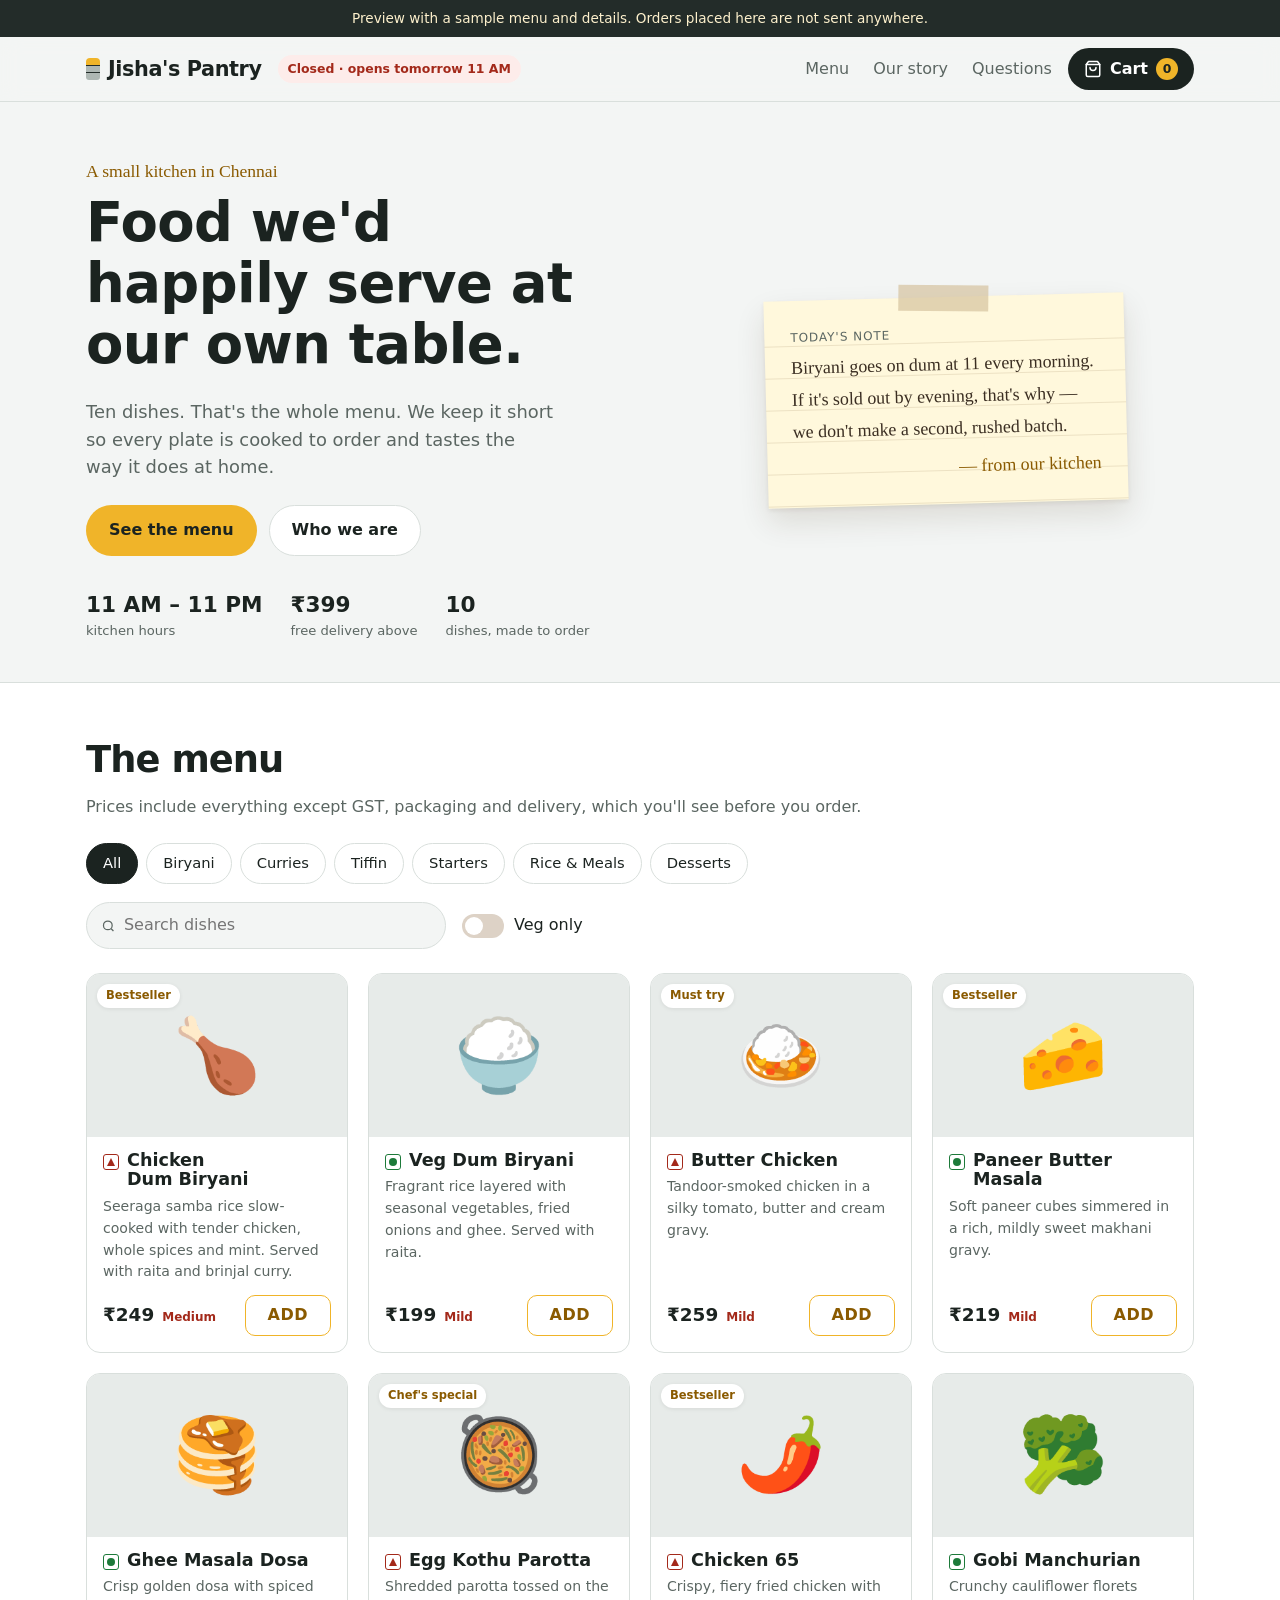
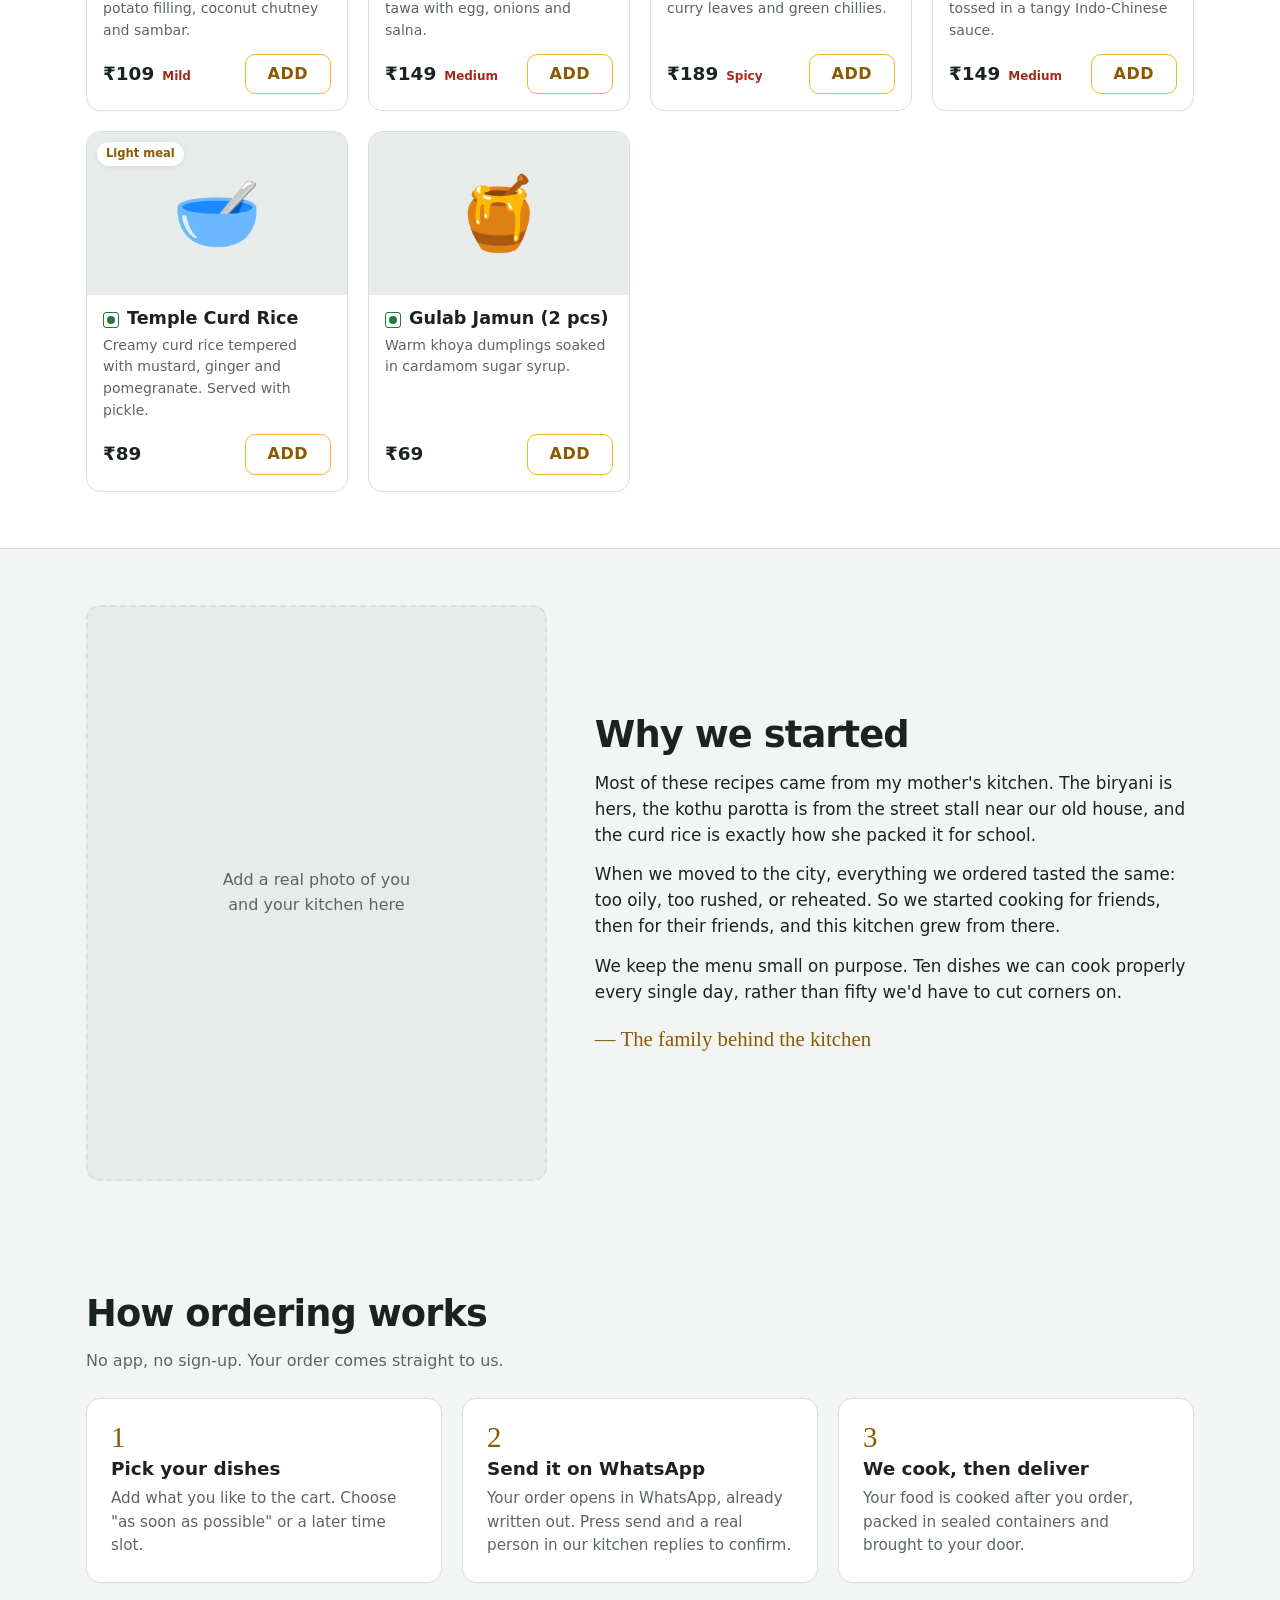
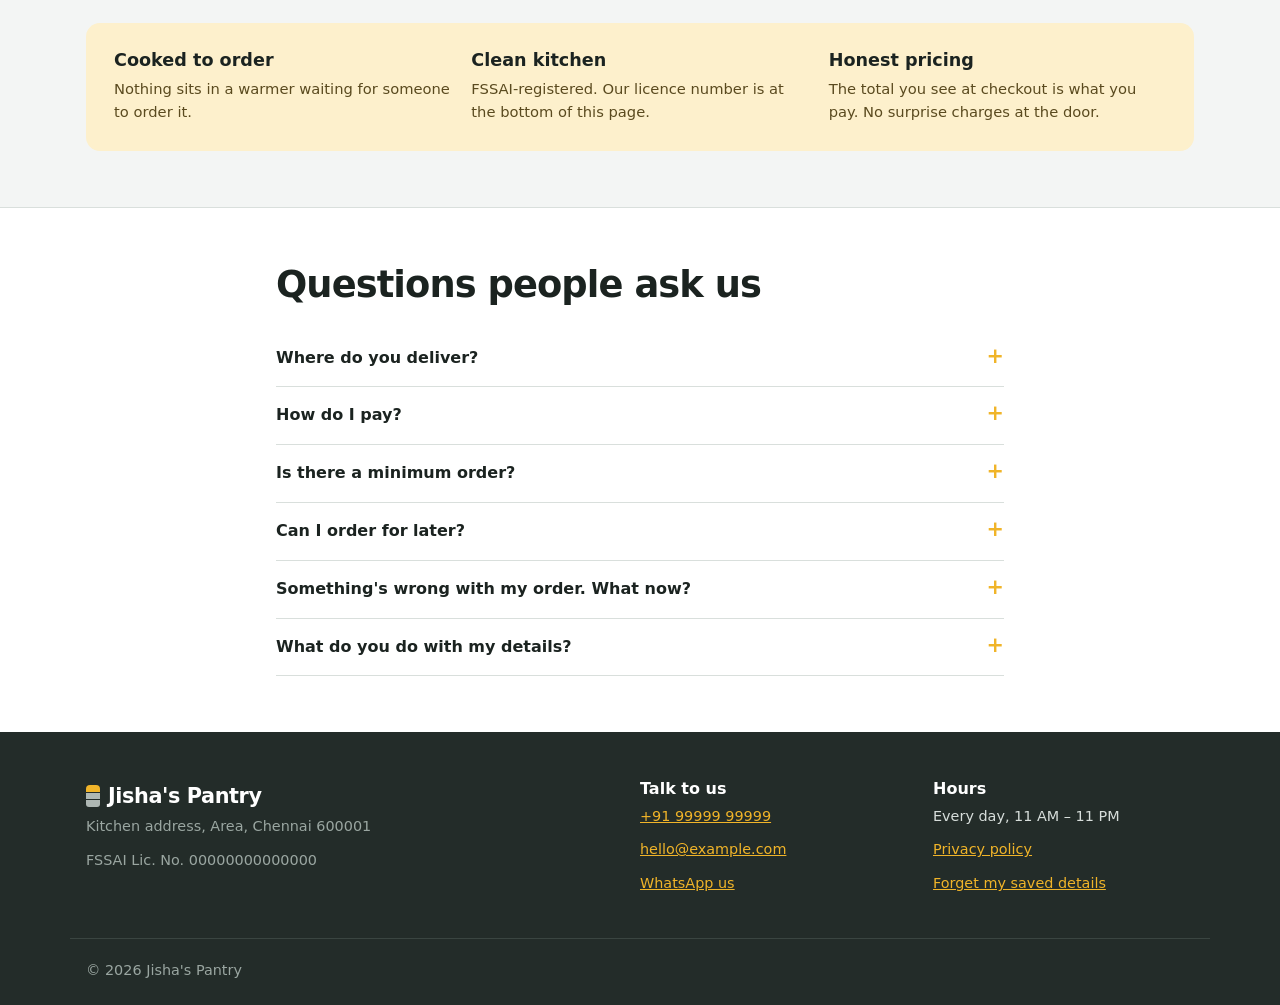
==== index.html @ 11a4fabb "Jisha's Pantry website: first preview Menu, cart, WhatsApp checkout, privacy policy. Sample data, pr" ====
<!doctype html>
<html lang="en">
<head>
  <meta charset="utf-8" />
  <meta name="viewport" content="width=device-width, initial-scale=1" />
  <!-- Only this site's own files may load. No trackers, ads or third-party scripts. -->
  <meta http-equiv="Content-Security-Policy" content="default-src 'self'; script-src 'self'; style-src 'self'; img-src 'self' data:; font-src 'self'; connect-src 'self'; object-src 'none'; base-uri 'none'; form-action 'self'" />
  <meta name="referrer" content="no-referrer" />
  <title>Jisha's Pantry — Order Online</title>
  <meta name="description" content="A small cloud kitchen cooking ten dishes, made to order. Biryani, curries, dosa and more, delivered in Chennai." />
  <meta name="theme-color" content="#232c29" />
  <link rel="icon" href="data:image/svg+xml,%3Csvg xmlns='http://www.w3.org/2000/svg' viewBox='0 0 100 100'%3E%3Ctext y='.9em' font-size='90'%3E🍛%3C/text%3E%3C/svg%3E" />
  <link rel="stylesheet" href="css/styles.css" />
</head>
<body>
  <a href="#menu" class="skip">Skip to menu</a>
  <div class="preview-banner" id="previewBanner" hidden>Preview with a sample menu and details. Orders placed here are not sent anywhere.</div>

  <header class="site-header">
    <div class="container header-inner">
      <a href="#top" class="logo"><span data-brand></span></a>
      <span class="status-pill" id="statusPill"></span>
      <nav class="nav" aria-label="Main">
        <a href="#menu">Menu</a>
        <a href="#story">Our story</a>
        <a href="#faq">Questions</a>
      </nav>
      <button class="cart-btn" id="openCart" aria-label="Open cart">
        <svg width="18" height="18" viewBox="0 0 24 24" fill="none" stroke="currentColor" stroke-width="2" stroke-linecap="round" stroke-linejoin="round" aria-hidden="true"><path d="M6 2 3 6v14a2 2 0 0 0 2 2h14a2 2 0 0 0 2-2V6l-3-4Z"/><path d="M3 6h18"/><path d="M16 10a4 4 0 0 1-8 0"/></svg>
        <span>Cart</span>
        <span class="cart-count" id="cartCount">0</span>
      </button>
    </div>
  </header>

  <main id="top">
    <section class="hero">
      <div class="container hero-inner">
        <div class="hero-copy">
          <p class="eyebrow">A small kitchen in <span data-city></span></p>
          <h1>Food we'd happily serve at our own table.</h1>
          <p class="lead">Ten dishes. That's the whole menu. We keep it short so every plate is cooked to order and tastes the way it does at home.</p>
          <div class="hero-cta">
            <a href="#menu" class="btn btn-primary">See the menu</a>
            <a href="#story" class="btn btn-ghost">Who we are</a>
          </div>
          <ul class="hero-facts">
            <li><strong id="factHours"></strong><span>kitchen hours</span></li>
            <li><strong id="factFree"></strong><span>free delivery above</span></li>
            <li><strong>10</strong><span>dishes, made to order</span></li>
          </ul>
        </div>
        <aside class="note" aria-label="Note from the kitchen">
          <p class="note-label">Today's note</p>
          <p class="note-text" id="kitchenNote"></p>
          <p class="note-sign" id="kitchenNoteSign"></p>
        </aside>
      </div>
    </section>

    <section class="menu-section" id="menu">
      <div class="container">
        <div class="section-head">
          <h2>The menu</h2>
          <p class="muted">Prices include everything except GST, packaging and delivery, which you'll see before you order.</p>
        </div>

        <div class="menu-tools">
          <div class="chips" id="categoryChips" role="tablist" aria-label="Categories"></div>
          <div class="tool-row">
            <label class="search">
              <svg width="16" height="16" viewBox="0 0 24 24" fill="none" stroke="currentColor" stroke-width="2" aria-hidden="true"><circle cx="11" cy="11" r="7"/><path d="m20 20-3.5-3.5"/></svg>
              <input type="search" id="searchInput" placeholder="Search dishes" aria-label="Search dishes" maxlength="40" />
            </label>
            <label class="toggle">
              <input type="checkbox" id="vegOnly" />
              <span class="toggle-track"><span class="toggle-thumb"></span></span>
              <span>Veg only</span>
            </label>
          </div>
        </div>

        <div class="menu-grid" id="menuGrid"></div>
        <p class="empty muted" id="menuEmpty" hidden>Nothing matches that. Try another search?</p>
      </div>
    </section>

    <section class="story" id="story">
      <div class="container story-inner">
        <figure class="story-photo">
          <!-- Replace with a real photo of you / your team in the kitchen: images/team.jpg -->
          <div class="photo-placeholder">Add a real photo of you<br />and your kitchen here</div>
        </figure>
        <div>
          <h2>Why we started</h2>
          <!-- SAMPLE TEXT for the preview. Replace with the owner's real story, in their own words, before going live. -->
          <p>Most of these recipes came from my mother's kitchen. The biryani is hers, the kothu parotta is from the street stall near our old house, and the curd rice is exactly how she packed it for school.</p>
          <p>When we moved to the city, everything we ordered tasted the same: too oily, too rushed, or reheated. So we started cooking for friends, then for their friends, and this kitchen grew from there.</p>
          <p>We keep the menu small on purpose. Ten dishes we can cook properly every single day, rather than fifty we'd have to cut corners on.</p>
          <p class="signature">— The family behind the kitchen</p>
        </div>
      </div>
    </section>

    <section class="how" id="how">
      <div class="container">
        <div class="section-head">
          <h2>How ordering works</h2>
          <p class="muted">No app, no sign-up. Your order comes straight to us.</p>
        </div>
        <ol class="steps">
          <li><h3>Pick your dishes</h3><p>Add what you like to the cart. Choose "as soon as possible" or a later time slot.</p></li>
          <li><h3>Send it on WhatsApp</h3><p>Your order opens in WhatsApp, already written out. Press send and a real person in our kitchen replies to confirm.</p></li>
          <li><h3>We cook, then deliver</h3><p>Your food is cooked after you order, packed in sealed containers and brought to your door.</p></li>
        </ol>

        <!-- Only keep promises you actually keep every day. -->
        <div class="promise">
          <div><h3>Cooked to order</h3><p>Nothing sits in a warmer waiting for someone to order it.</p></div>
          <div><h3>Clean kitchen</h3><p>FSSAI-registered. Our licence number is at the bottom of this page.</p></div>
          <div><h3>Honest pricing</h3><p>The total you see at checkout is what you pay. No surprise charges at the door.</p></div>
        </div>
      </div>
    </section>

    <section class="faq" id="faq">
      <div class="container narrow">
        <div class="section-head">
          <h2>Questions people ask us</h2>
        </div>
        <details><summary>Where do you deliver?</summary><p id="faqArea"></p></details>
        <details><summary>How do I pay?</summary><p>By UPI or cash when your food arrives. We never ask for card details, OTPs or passwords — if anyone claiming to be us does, it isn't us.</p></details>
        <details><summary>Is there a minimum order?</summary><p id="faqMin"></p></details>
        <details><summary>Can I order for later?</summary><p>Yes. At checkout, pick a time slot for later today or tomorrow.</p></details>
        <details><summary>Something's wrong with my order. What now?</summary><p>Message us on WhatsApp with a photo. If we got it wrong, we'll replace the dish or refund you — no long back-and-forth.</p></details>
        <details><summary>What do you do with my details?</summary><p>We use your name, number and address only to deliver your order. We don't sell or share them, and this website has no tracking. <a href="privacy.html">Read the privacy policy</a>.</p></details>
      </div>
    </section>
  </main>

  <footer class="site-footer">
    <div class="container footer-inner">
      <div>
        <a href="#top" class="logo"><span data-brand></span></a>
        <p class="muted small" id="footerAddress"></p>
        <p class="muted small" id="footerFssai"></p>
      </div>
      <div>
        <h4>Talk to us</h4>
        <p class="small"><a id="footerPhone"></a></p>
        <p class="small"><a id="footerEmail"></a></p>
        <p class="small"><a id="footerWhatsapp" target="_blank" rel="noopener noreferrer">WhatsApp us</a></p>
      </div>
      <div>
        <h4>Hours</h4>
        <p class="small" id="footerHours"></p>
        <p class="small"><a href="privacy.html">Privacy policy</a></p>
        <p class="small"><button type="button" class="link-btn" id="forgetMe">Forget my saved details</button></p>
      </div>
    </div>
    <div class="container small muted copyright">© <span id="year"></span> <span data-brand></span></div>
  </footer>

  <!-- Sticky cart bar (mobile) -->
  <button class="cart-bar" id="cartBar" hidden>
    <span id="cartBarCount"></span>
    <span class="cart-bar-cta">View cart <span id="cartBarTotal"></span> →</span>
  </button>

  <!-- Cart drawer -->
  <dialog class="drawer" id="cartDrawer" aria-labelledby="cartTitle">
    <div class="drawer-head">
      <h2 id="cartTitle">Your order</h2>
      <button class="icon-btn" data-close aria-label="Close cart">✕</button>
    </div>
    <div class="drawer-body" id="cartBody"></div>
    <div class="drawer-foot" id="cartFoot"></div>
  </dialog>

  <!-- Checkout -->
  <dialog class="modal" id="checkoutModal" aria-labelledby="checkoutTitle">
    <form id="checkoutForm" novalidate autocomplete="on">
      <div class="drawer-head">
        <h2 id="checkoutTitle">Where should we bring it?</h2>
        <button type="button" class="icon-btn" data-close aria-label="Close checkout">✕</button>
      </div>
      <div class="modal-body">
        <div class="field">
          <label for="fName">Your name</label>
          <input id="fName" name="name" autocomplete="name" required maxlength="60" />
        </div>
        <div class="field">
          <label for="fPhone">Mobile number</label>
          <input id="fPhone" name="phone" type="tel" inputmode="numeric" autocomplete="tel-national" placeholder="10-digit mobile" required pattern="[6-9][0-9]{9}" maxlength="10" />
        </div>
        <div class="field">
          <label for="fAddress">Delivery address</label>
          <textarea id="fAddress" name="address" rows="2" autocomplete="street-address" placeholder="Flat / house no., street, area" required maxlength="200"></textarea>
        </div>
        <div class="field-row">
          <div class="field">
            <label for="fPincode">Pincode</label>
            <input id="fPincode" name="pincode" inputmode="numeric" autocomplete="postal-code" maxlength="6" required pattern="[0-9]{6}" />
          </div>
          <div class="field">
            <label for="fLandmark">Landmark <span class="muted">(optional)</span></label>
            <input id="fLandmark" name="landmark" maxlength="60" />
          </div>
        </div>
        <div class="field">
          <label for="fSlot">When?</label>
          <select id="fSlot" name="slot" required></select>
        </div>
        <fieldset class="field">
          <legend>Payment</legend>
          <div class="radio-row" id="paymentOptions"></div>
        </fieldset>
        <div class="field">
          <label for="fNotes">Anything we should know? <span class="muted">(optional)</span></label>
          <input id="fNotes" name="notes" placeholder="e.g. less spicy, no onion, call on arrival" maxlength="140" />
        </div>
        <label class="check">
          <input type="checkbox" id="fRemember" />
          <span>Remember my details on this device for next time</span>
        </label>
        <p class="form-error" id="formError" role="alert"></p>
      </div>
      <div class="drawer-foot">
        <div class="bill-line total"><span>To pay</span><span id="checkoutTotal"></span></div>
        <button type="submit" class="btn btn-primary btn-block">Send order on WhatsApp</button>
        <p class="tiny muted center">Your order opens in WhatsApp, ready to send. Your details go only to us. <a href="privacy.html" target="_blank">Privacy</a></p>
      </div>
    </form>
  </dialog>

  <!-- Order handed to WhatsApp -->
  <dialog class="modal" id="successModal" aria-labelledby="successTitle">
    <div class="success">
      <h2 id="successTitle">Almost done — just press send</h2>
      <p id="successText">Your order <strong id="successId"></strong> is written out in WhatsApp. Press <strong>send</strong> and we'll reply to confirm it.</p>
      <p class="small muted" id="successHelp">WhatsApp didn't open? <a id="successLink" target="_blank" rel="noopener noreferrer">Tap here to open it again</a>.</p>
      <pre class="order-preview" id="orderPreview" hidden></pre>
      <button class="btn btn-primary" data-close>Okay</button>
    </div>
  </dialog>

  <div class="toast" id="toast" role="status" aria-live="polite"></div>

  <script src="js/config.js"></script>
  <script src="js/menu.js"></script>
  <script src="js/app.js"></script>
</body>
</html>
---- css/styles.css ----
/* System fonts only: nothing is fetched from Google or any other third party. */
/* Palette: stainless-steel tiffin greys + turmeric yellow. */
:root {
  --bg: #f3f5f4;
  --surface: #ffffff;
  --surface-2: #e7ebe9;
  --text: #1b2320;
  --muted: #5b6662;
  --line: #d9dfdc;
  --primary: #f0b429;
  --on-primary: #1b2320;
  --primary-dark: #8a5a00;
  --primary-soft: #fdf0cc;
  --steel-dark: #232c29;
  --steel-dark-fg: #d7dedb;
  --veg: #1d7a3a;
  --nonveg: #a3291a;
  --radius: 14px;
  --radius-sm: 8px;
  --shadow: 0 1px 2px rgba(60, 30, 10, 0.06), 0 8px 24px rgba(60, 30, 10, 0.07);
  --font-body: system-ui, -apple-system, "Segoe UI", Roboto, "Noto Sans", sans-serif;
  --font-head: "Segoe UI", system-ui, -apple-system, Roboto, "Noto Sans", sans-serif;
  --font-hand: "Segoe Print", "Bradley Hand", "Marker Felt", "Comic Neue", cursive;
}

* { box-sizing: border-box; }
html { scroll-behavior: smooth; scroll-padding-top: 76px; }
body {
  margin: 0;
  background: var(--bg);
  color: var(--text);
  font-family: var(--font-body);
  font-size: 16px;
  line-height: 1.55;
  -webkit-font-smoothing: antialiased;
}
h1, h2, h3, h4 { font-family: var(--font-head); line-height: 1.12; margin: 0 0 0.4em; text-wrap: balance; }
h1, h2 { font-weight: 800 !important; letter-spacing: -0.025em; }
p { margin: 0 0 0.8em; }
a { color: var(--primary-dark); }
img { max-width: 100%; display: block; }
button { font: inherit; color: inherit; cursor: pointer; }
input, select, textarea { font: inherit; color: inherit; }

.skip { position: absolute; left: -9999px; top: 8px; background: var(--text); color: #fff; padding: 8px 14px; border-radius: 8px; z-index: 100; }
.skip:focus { left: 8px; }
.link-btn { border: 0; background: none; padding: 0; color: var(--primary); text-decoration: underline; font-size: inherit; }
:focus-visible { outline: 2px solid var(--primary); outline-offset: 2px; }

.container { width: 100%; max-width: 1140px; margin: 0 auto; padding: 0 16px; }
.narrow { max-width: 760px; }
.muted { color: var(--muted); }
.small { font-size: 0.9rem; }
.tiny { font-size: 0.78rem; }
.center { text-align: center; }

/* Buttons */
.btn {
  display: inline-flex; align-items: center; justify-content: center; gap: 8px;
  padding: 12px 22px; border-radius: 999px; border: 1.5px solid transparent;
  font-weight: 600; text-decoration: none; transition: background 0.15s, transform 0.1s;
}
.btn:active { transform: scale(0.98); }
.btn-primary { background: var(--primary); color: var(--on-primary); }
.btn-primary:hover { background: #e2a412; }
.btn-primary:disabled { background: var(--surface-2); color: var(--muted); cursor: not-allowed; }
.btn-ghost { border-color: var(--line); color: var(--text); background: var(--surface); }
.btn-ghost:hover { border-color: var(--primary); }
.btn-block { width: 100%; }
.icon-btn {
  width: 36px; height: 36px; border-radius: 50%; border: 0; background: var(--surface-2);
  display: grid; place-items: center; font-size: 15px;
}

/* Header */
.site-header {
  position: sticky; top: 0; z-index: 20;
  background: rgba(243, 245, 244, 0.92); backdrop-filter: blur(10px);
  border-bottom: 1px solid var(--line);
}
.header-inner { display: flex; align-items: center; gap: 16px; height: 64px; }
.logo {
  display: inline-flex; align-items: center; gap: 8px;
  font-family: var(--font-head); font-weight: 800; font-size: 1.3rem; letter-spacing: -0.02em;
  color: var(--text); text-decoration: none;
}
.logo::before {
  content: ""; width: 14px; height: 22px; border-radius: 4px 4px 3px 3px;
  background: linear-gradient(var(--primary) 0 30%, var(--steel-dark) 30% 36%, #aeb7b3 36% 64%, var(--steel-dark) 64% 70%, #aeb7b3 70%);
}
.status-pill {
  font-size: 0.78rem; font-weight: 600; padding: 4px 10px; border-radius: 999px;
  background: #e7f6ec; color: var(--veg); white-space: nowrap;
}
.status-pill.closed { background: #fdecea; color: var(--nonveg); }
.nav { margin-left: auto; display: flex; gap: 24px; }
.nav a { color: var(--muted); text-decoration: none; font-weight: 500; }
.nav a:hover { color: var(--text); }
.cart-btn {
  display: inline-flex; align-items: center; gap: 8px;
  padding: 9px 16px; border-radius: 999px; border: 0;
  background: var(--text); color: #fff; font-weight: 600;
}
.cart-count {
  min-width: 22px; height: 22px; padding: 0 6px; border-radius: 999px; color: var(--on-primary);
  background: var(--primary); font-size: 0.78rem; display: grid; place-items: center;
}

/* Hero */
.hero { padding: 56px 0 40px; overflow: hidden; }
.hero-inner { display: grid; grid-template-columns: 1.15fr 1fr; gap: 40px; align-items: center; }
.eyebrow { font-family: var(--font-hand); font-size: 1.1rem; color: var(--primary-dark); margin: 0; }
.hero h1 { font-size: clamp(2.1rem, 4.8vw, 3.4rem); font-weight: 700; letter-spacing: -0.01em; margin-top: 8px; max-width: 14ch; }
.lead { font-size: 1.12rem; color: var(--muted); max-width: 470px; }
.hero-cta { display: flex; gap: 12px; margin: 24px 0 32px; flex-wrap: wrap; }
.hero-facts { list-style: none; padding: 0; margin: 0; display: flex; gap: 28px; flex-wrap: wrap; }
.hero-facts li { display: flex; flex-direction: column; }
.hero-facts strong { font-family: var(--font-head); font-size: 1.35rem; }
.hero-facts span { font-size: 0.82rem; color: var(--muted); }
/* Handwritten note pinned to the page */
.note {
  justify-self: center; max-width: 360px; width: 100%;
  background: #fff8dc; padding: 28px 26px 22px; transform: rotate(-1.5deg);
  box-shadow: 0 2px 4px rgba(60, 40, 10, 0.08), 0 14px 30px rgba(60, 40, 10, 0.12);
  position: relative;
  background-image: repeating-linear-gradient(transparent 0 31px, rgba(150, 120, 80, 0.18) 31px 32px);
  background-position: 0 14px;
}
.note::before {
  content: ""; position: absolute; top: -12px; left: 50%; width: 90px; height: 26px; margin-left: -45px;
  background: rgba(214, 196, 160, 0.7); transform: rotate(2deg);
}
.note-label { font-size: 0.75rem; text-transform: uppercase; letter-spacing: 0.08em; color: var(--muted); margin-bottom: 4px; }
.note-text, .note-sign { font-family: var(--font-hand); font-size: 1.12rem; line-height: 32px; color: #3b2e22; margin: 0; }
.note-sign { text-align: right; margin-top: 6px; color: var(--primary-dark); }
@media (prefers-reduced-motion: reduce) { html { scroll-behavior: auto; } }

/* Sections */
section { padding: 56px 0; }
.section-head { margin-bottom: 24px; }
.section-head h2 { font-size: clamp(1.7rem, 3.4vw, 2.3rem); font-weight: 700; }

/* Our story */
.story-inner { display: grid; grid-template-columns: 1fr 1.3fr; gap: 48px; align-items: center; }
.story h2 { font-size: clamp(1.7rem, 3.4vw, 2.3rem); }
.story p { font-size: 1.05rem; }
.story-photo { margin: 0; }
.story-photo img { border-radius: var(--radius); aspect-ratio: 4 / 5; object-fit: cover; width: 100%; }
.photo-placeholder {
  aspect-ratio: 4 / 5; border-radius: var(--radius); border: 2px dashed var(--line); background: var(--surface-2);
  display: grid; place-items: center; text-align: center; color: var(--muted); padding: 24px;
}
.signature { font-family: var(--font-hand); font-size: 1.3rem !important; color: var(--primary-dark); margin-top: 18px; }

/* Menu tools */
.menu-section { background: var(--surface); border-top: 1px solid var(--line); border-bottom: 1px solid var(--line); }
.menu-tools { display: flex; flex-direction: column; gap: 14px; margin-bottom: 24px; }
.chips { display: flex; gap: 8px; overflow-x: auto; padding-bottom: 4px; scrollbar-width: none; }
.chips::-webkit-scrollbar { display: none; }
.chip {
  flex: none; padding: 8px 16px; border-radius: 999px; border: 1.5px solid var(--line);
  background: var(--surface); font-weight: 500; font-size: 0.92rem; white-space: nowrap;
}
.chip[aria-selected="true"] { background: var(--text); border-color: var(--text); color: #fff; }
.tool-row { display: flex; gap: 16px; align-items: center; flex-wrap: wrap; }
.search {
  flex: 1; min-width: 200px; max-width: 360px; display: flex; align-items: center; gap: 8px;
  padding: 0 14px; border: 1.5px solid var(--line); border-radius: 999px; background: var(--bg); color: var(--muted);
}
.search input { border: 0; outline: 0; background: transparent; padding: 10px 0; width: 100%; color: var(--text); }
.search:focus-within { border-color: var(--primary); }
.toggle { display: inline-flex; align-items: center; gap: 10px; font-weight: 500; cursor: pointer; user-select: none; }
.toggle input { position: absolute; opacity: 0; pointer-events: none; }
.toggle-track { width: 42px; height: 24px; border-radius: 999px; background: #ddd2c6; position: relative; transition: background 0.15s; }
.toggle-thumb { position: absolute; top: 3px; left: 3px; width: 18px; height: 18px; border-radius: 50%; background: #fff; transition: transform 0.15s; }
.toggle input:checked + .toggle-track { background: var(--veg); }
.toggle input:checked + .toggle-track .toggle-thumb { transform: translateX(18px); }
.toggle input:focus-visible + .toggle-track { outline: 2px solid var(--primary); outline-offset: 2px; }

/* Menu grid */
.menu-grid { display: grid; grid-template-columns: repeat(auto-fill, minmax(260px, 1fr)); gap: 20px; }
.dish {
  display: flex; flex-direction: column; background: var(--surface); border: 1px solid var(--line);
  border-radius: var(--radius); overflow: hidden; transition: box-shadow 0.2s, transform 0.2s;
}
.dish:hover { box-shadow: var(--shadow); transform: translateY(-2px); }
.dish.sold-out { opacity: 0.6; }
.dish-media { aspect-ratio: 16 / 10; background: var(--surface-2); display: grid; place-items: center; position: relative; }
.dish-media img { width: 100%; height: 100%; object-fit: cover; }
.dish-emoji { font-size: 72px; }
.dish-tag {
  position: absolute; top: 10px; left: 10px; background: var(--surface); color: var(--primary-dark);
  font-size: 0.72rem; font-weight: 700; padding: 3px 9px; border-radius: 999px; box-shadow: 0 1px 4px rgba(0,0,0,0.08);
}
.dish-body { padding: 14px 16px 16px; display: flex; flex-direction: column; flex: 1; }
.dish-title { display: flex; align-items: flex-start; gap: 8px; }
.dish-title h3 { font-size: 1.1rem; margin: 0; }
.dish-desc { font-size: 0.88rem; color: var(--muted); margin: 6px 0 12px; flex: 1; }
.dish-meta { display: flex; align-items: center; justify-content: space-between; gap: 8px; }
.price { font-family: var(--font-head); font-weight: 700; font-size: 1.15rem; }
.spice-label { font-size: 0.75rem; font-weight: 600; color: var(--nonveg); margin-left: 8px; }
body:has(dialog[open]) { overflow: hidden; }

/* FSSAI veg / non-veg marks */
.diet {
  flex: none; width: 16px; height: 16px; border: 1.5px solid currentColor; border-radius: 3px;
  display: inline-grid; place-items: center; margin-top: 3px;
}
.diet::after { content: ""; width: 8px; height: 8px; border-radius: 50%; background: currentColor; }
.diet.veg { color: var(--veg); }
.diet.nonveg { color: var(--nonveg); }
.diet.nonveg::after { border-radius: 0; width: 0; height: 0; background: none;
  border-left: 4.5px solid transparent; border-right: 4.5px solid transparent; border-bottom: 8px solid currentColor; }

/* Add / qty controls */
.add-btn {
  border: 1.5px solid var(--primary); background: var(--surface); color: var(--primary-dark);
  font-weight: 700; padding: 7px 22px; border-radius: 10px; letter-spacing: 0.03em;
}
.add-btn:hover { background: var(--primary-soft); }
.qty {
  display: inline-flex; align-items: center; border-radius: 10px; background: var(--primary); color: var(--on-primary); overflow: hidden;
}
.qty button { border: 0; background: transparent; color: var(--on-primary); width: 34px; height: 36px; font-size: 1.1rem; font-weight: 700; }
.qty button:hover { background: rgba(0,0,0,0.12); }
.qty span { min-width: 22px; text-align: center; font-weight: 700; }
.qty.sm button { width: 28px; height: 30px; font-size: 1rem; }
.sold-label { font-size: 0.85rem; font-weight: 600; color: var(--muted); }
.empty { text-align: center; padding: 40px 0; }

/* How it works */
.steps { list-style: none; padding: 0; margin: 0 0 40px; display: grid; grid-template-columns: repeat(3, 1fr); gap: 20px; counter-reset: step; }
.steps li { background: var(--surface); border: 1px solid var(--line); border-radius: var(--radius); padding: 24px; position: relative; }
.steps li::before {
  counter-increment: step; content: counter(step); display: block; margin-bottom: 8px;
  font-family: var(--font-hand); font-size: 1.8rem; line-height: 1; color: var(--primary-dark);
}
.steps h3 { font-size: 1.15rem; }
.steps p { color: var(--muted); margin: 0; font-size: 0.95rem; }
.promise { display: grid; grid-template-columns: repeat(3, 1fr); gap: 20px; background: var(--primary-soft); border-radius: var(--radius); padding: 28px; }
.promise h3 { font-size: 1.1rem; }
.promise p { margin: 0; color: #5a4a1f; font-size: 0.92rem; }

/* FAQ */
.faq { background: var(--surface); border-top: 1px solid var(--line); }
details { border-bottom: 1px solid var(--line); padding: 16px 0; }
summary { font-weight: 600; cursor: pointer; list-style: none; display: flex; justify-content: space-between; gap: 16px; }
summary::-webkit-details-marker { display: none; }
summary::after { content: "+"; font-size: 1.3rem; line-height: 1; color: var(--primary); }
details[open] summary::after { content: "–"; }
details p { margin: 10px 0 0; color: var(--muted); }

/* Legal pages */
.legal { padding-top: 40px; padding-bottom: 64px; }
.legal h1 { font-size: clamp(2rem, 4vw, 2.6rem); }
.legal h2 { font-size: 1.3rem; margin-top: 32px; }
.legal ul { padding-left: 20px; }
.legal li { margin-bottom: 4px; }
.link-btn.dark { color: var(--primary-dark); }

/* Footer */
.site-footer { background: var(--steel-dark); color: var(--steel-dark-fg); padding: 48px 0 24px; }
.site-footer .logo { color: #fff; }
.site-footer .muted { color: #9aa6a1; }
.site-footer a { color: var(--primary); }
.site-footer h4 { font-size: 1rem; color: #fff; }
.footer-inner { display: grid; grid-template-columns: 2fr 1fr 1fr; gap: 32px; }
.copyright { border-top: 1px solid #3a4541; margin-top: 32px; padding-top: 20px; }

/* Sticky cart bar (mobile) */
.cart-bar {
  position: fixed; left: 12px; right: 12px; bottom: 12px; z-index: 30;
  display: flex; justify-content: space-between; align-items: center;
  padding: 14px 18px; border: 0; border-radius: 14px; background: var(--veg); color: #fff;
  font-weight: 600; box-shadow: 0 10px 30px rgba(0,0,0,0.2);
}
.cart-bar[hidden] { display: none; }

/* Dialogs */
dialog { border: 0; padding: 0; color: var(--text); background: var(--surface); }
dialog::backdrop { background: rgba(27, 35, 32, 0.5); }
.drawer {
  margin: 0 0 0 auto; height: 100dvh; max-height: 100dvh; width: min(420px, 100vw);
  display: none; flex-direction: column;
}
.drawer[open] { display: flex; animation: slideIn 0.22s ease-out; }
@keyframes slideIn { from { transform: translateX(40px); opacity: 0; } }
.modal { width: min(520px, calc(100vw - 24px)); max-height: calc(100dvh - 24px); border-radius: var(--radius); }
.modal[open] { animation: pop 0.18s ease-out; }
@keyframes pop { from { transform: scale(0.97); opacity: 0; } }
.modal form { display: flex; flex-direction: column; max-height: calc(100dvh - 24px); }
.drawer-head { display: flex; justify-content: space-between; align-items: center; padding: 18px 20px; border-bottom: 1px solid var(--line); }
.drawer-head h2 { font-size: 1.3rem; margin: 0; }
.drawer-body, .modal-body { padding: 16px 20px; overflow-y: auto; flex: 1; }
.drawer-foot { padding: 16px 20px; border-top: 1px solid var(--line); background: var(--bg); }

.cart-item { display: flex; align-items: center; gap: 12px; padding: 12px 0; border-bottom: 1px dashed var(--line); }
.cart-item-info { flex: 1; min-width: 0; }
.cart-item-name { font-weight: 600; display: flex; gap: 8px; align-items: flex-start; }
.cart-item-name .diet { width: 14px; height: 14px; }
.cart-item-name .diet::after { width: 6px; height: 6px; }
.cart-item-price { font-size: 0.88rem; color: var(--muted); }
.cart-item-total { font-weight: 600; min-width: 60px; text-align: right; }
.cart-empty { text-align: center; padding: 48px 0; }
.cart-empty-emoji { font-size: 56px; }
.bill { margin: 0 0 14px; }
.bill-line { display: flex; justify-content: space-between; font-size: 0.92rem; padding: 3px 0; }
.bill-line.total { font-weight: 700; font-size: 1.05rem; border-top: 1px solid var(--line); margin-top: 6px; padding-top: 10px; }
.bill-line.total:first-child { border-top: 0; margin-top: 0; padding-top: 0; margin-bottom: 12px; }
.free { color: var(--veg); font-weight: 600; }
.notice { font-size: 0.85rem; padding: 10px 12px; border-radius: var(--radius-sm); background: var(--primary-soft); color: #6b4500; margin-bottom: 12px; }
.notice.ok { background: #e7f6ec; color: var(--veg); }

/* Form */
.field { display: flex; flex-direction: column; gap: 6px; margin-bottom: 14px; border: 0; padding: 0; min-width: 0; }
.field label, .field legend { font-weight: 600; font-size: 0.88rem; padding: 0; }
.field input, .field select, .field textarea {
  border: 1.5px solid var(--line); border-radius: var(--radius-sm); padding: 10px 12px; background: var(--surface); width: 100%;
}
.field input:focus, .field select:focus, .field textarea:focus { outline: 0; border-color: var(--primary); box-shadow: 0 0 0 3px var(--primary-soft); }
.field .invalid { border-color: var(--nonveg); }
.field-row { display: grid; grid-template-columns: 1fr 1fr; gap: 12px; }
.radio-row { display: flex; gap: 10px; flex-wrap: wrap; }
.radio-row label {
  flex: 1; display: flex; gap: 8px; align-items: center; font-weight: 500; font-size: 0.92rem;
  border: 1.5px solid var(--line); border-radius: var(--radius-sm); padding: 10px 12px; cursor: pointer;
}
.radio-row label:has(input:checked) { border-color: var(--primary); background: var(--primary-soft); }
.radio-row input { accent-color: var(--primary); }
.check { display: flex; gap: 10px; align-items: flex-start; font-size: 0.9rem; margin-bottom: 10px; cursor: pointer; }
.check input { margin-top: 4px; accent-color: var(--primary); }
.form-error { color: var(--nonveg); font-size: 0.88rem; font-weight: 500; min-height: 1em; margin: 0; }

.success { padding: 32px 24px; text-align: center; }
.order-preview {
  text-align: left; white-space: pre-wrap; font-size: 0.85rem; line-height: 1.5;
  background: #e7f6ec; border-radius: var(--radius-sm); padding: 14px 16px; margin: 0 0 18px;
  max-height: 45vh; overflow-y: auto; font-family: var(--font-body);
}
.preview-banner {
  background: var(--steel-dark); color: var(--primary-soft); text-align: center; font-size: 0.85rem; padding: 8px 16px;
}
.preview-banner[hidden] { display: none; }

/* Toast */
.toast {
  position: fixed; left: 50%; bottom: 84px; transform: translate(-50%, 20px); opacity: 0;
  background: var(--text); color: #fff; padding: 10px 18px; border-radius: 999px; font-size: 0.9rem; font-weight: 500;
  pointer-events: none; transition: opacity 0.2s, transform 0.2s; z-index: 50; white-space: nowrap;
}
.toast.show { opacity: 1; transform: translate(-50%, 0); }

/* Responsive */
@media (max-width: 860px) {
  .nav { display: none; }
  .cart-btn { margin-left: auto; }
  .hero { padding-top: 32px; }
  .hero-inner { grid-template-columns: 1fr; }
  .note { max-width: 340px; }
  .story-inner { grid-template-columns: 1fr; gap: 28px; }
  .story-photo { max-width: 360px; }
  .steps, .promise { grid-template-columns: 1fr; }
  .footer-inner { grid-template-columns: 1fr; }
  .site-footer { padding-bottom: 96px; }
}
@media (min-width: 861px) {
  .cart-bar { display: none !important; }
}
@media (max-width: 480px) {
  .cart-btn > span:not(.cart-count) { display: none; }
  .logo { font-size: 1.1rem; }
  .menu-grid { grid-template-columns: 1fr; }
  .modal { width: 100vw; max-width: 100vw; max-height: 100dvh; border-radius: 0; margin: 0; height: 100dvh; }
  .modal form { max-height: 100dvh; height: 100%; }
}
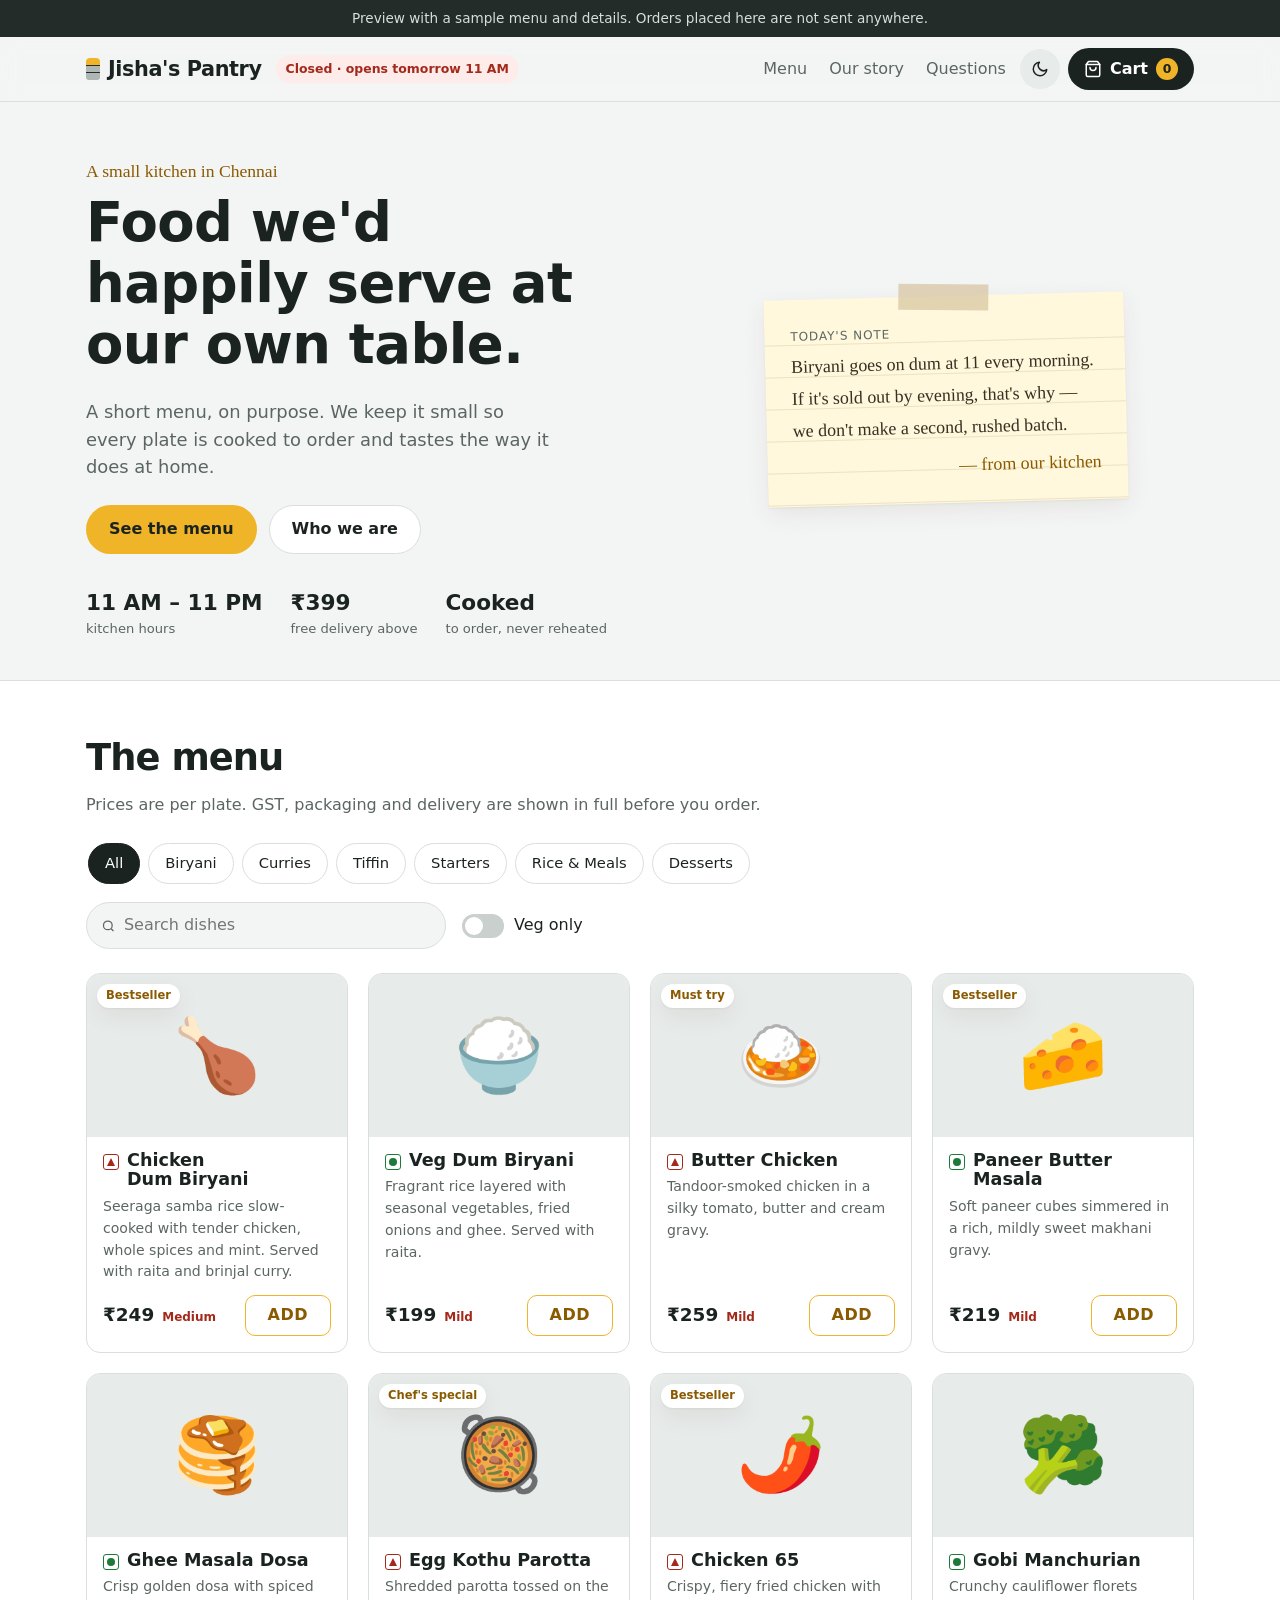
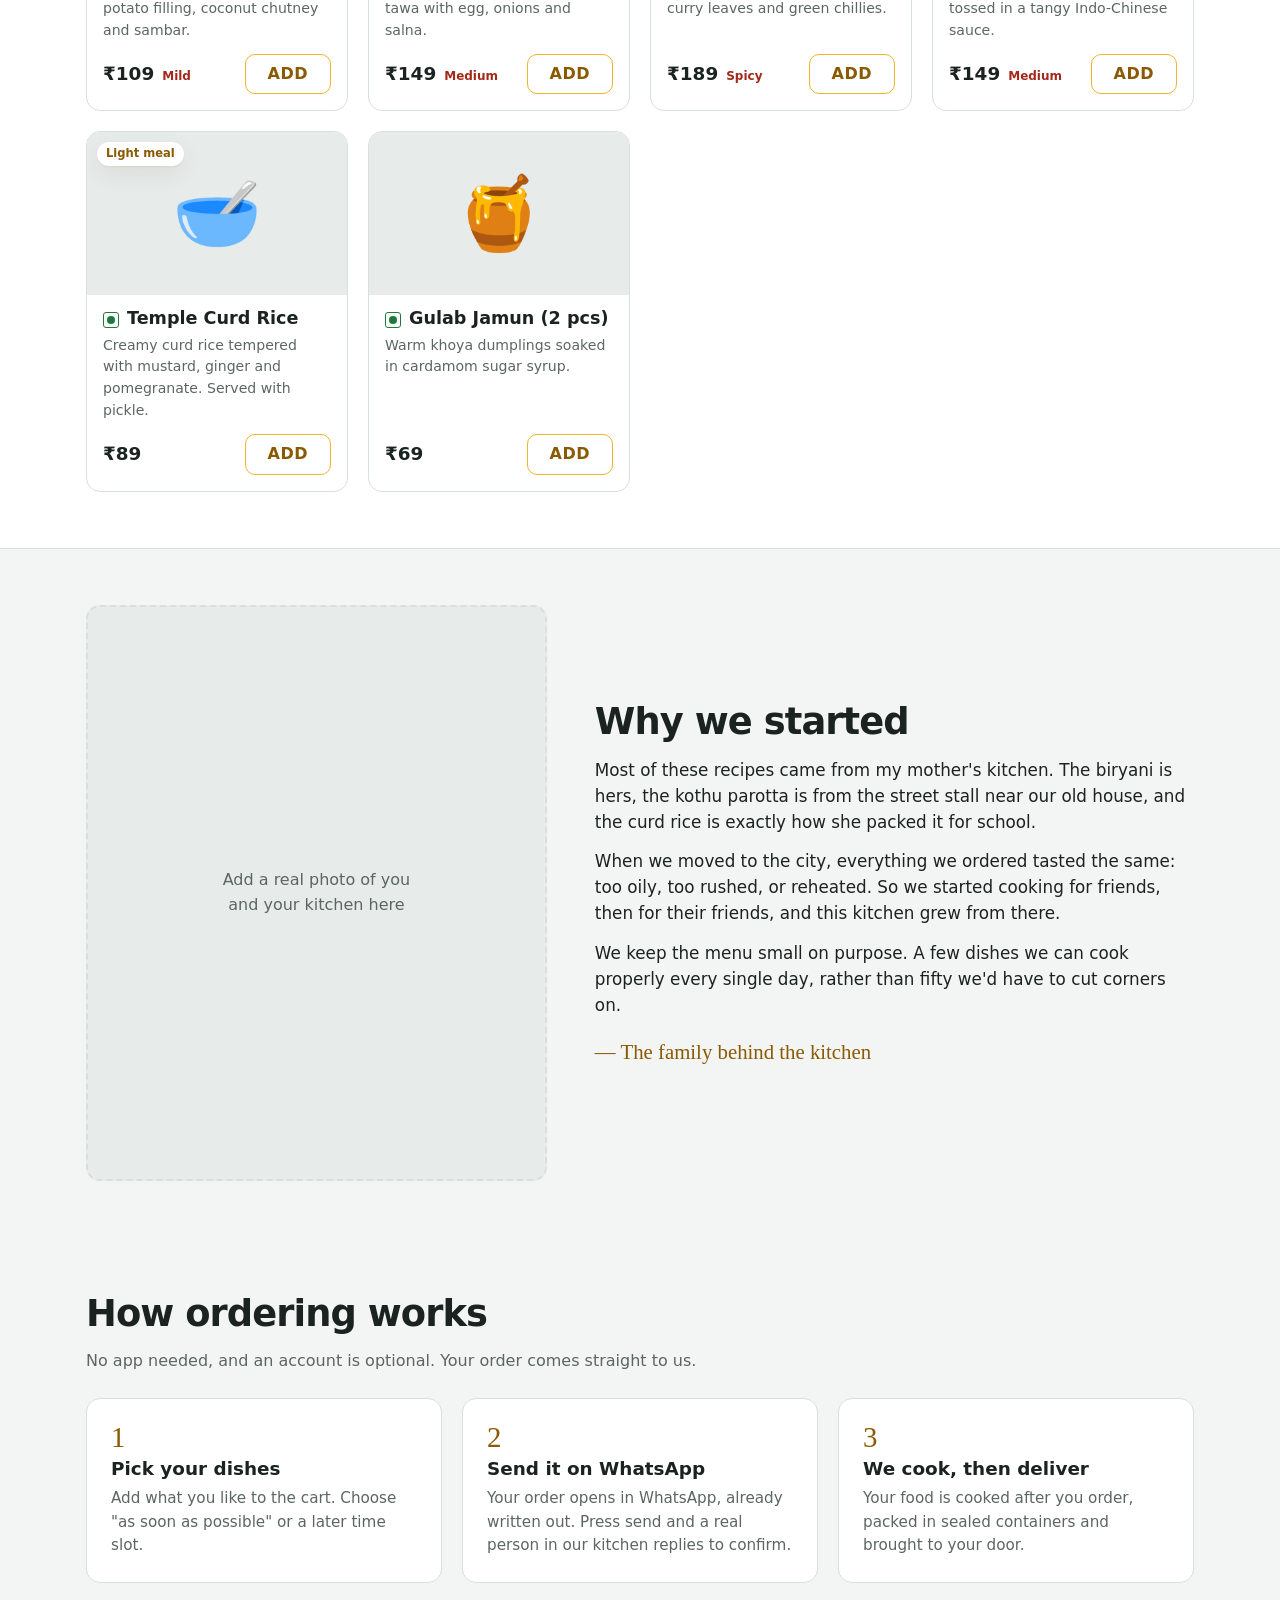
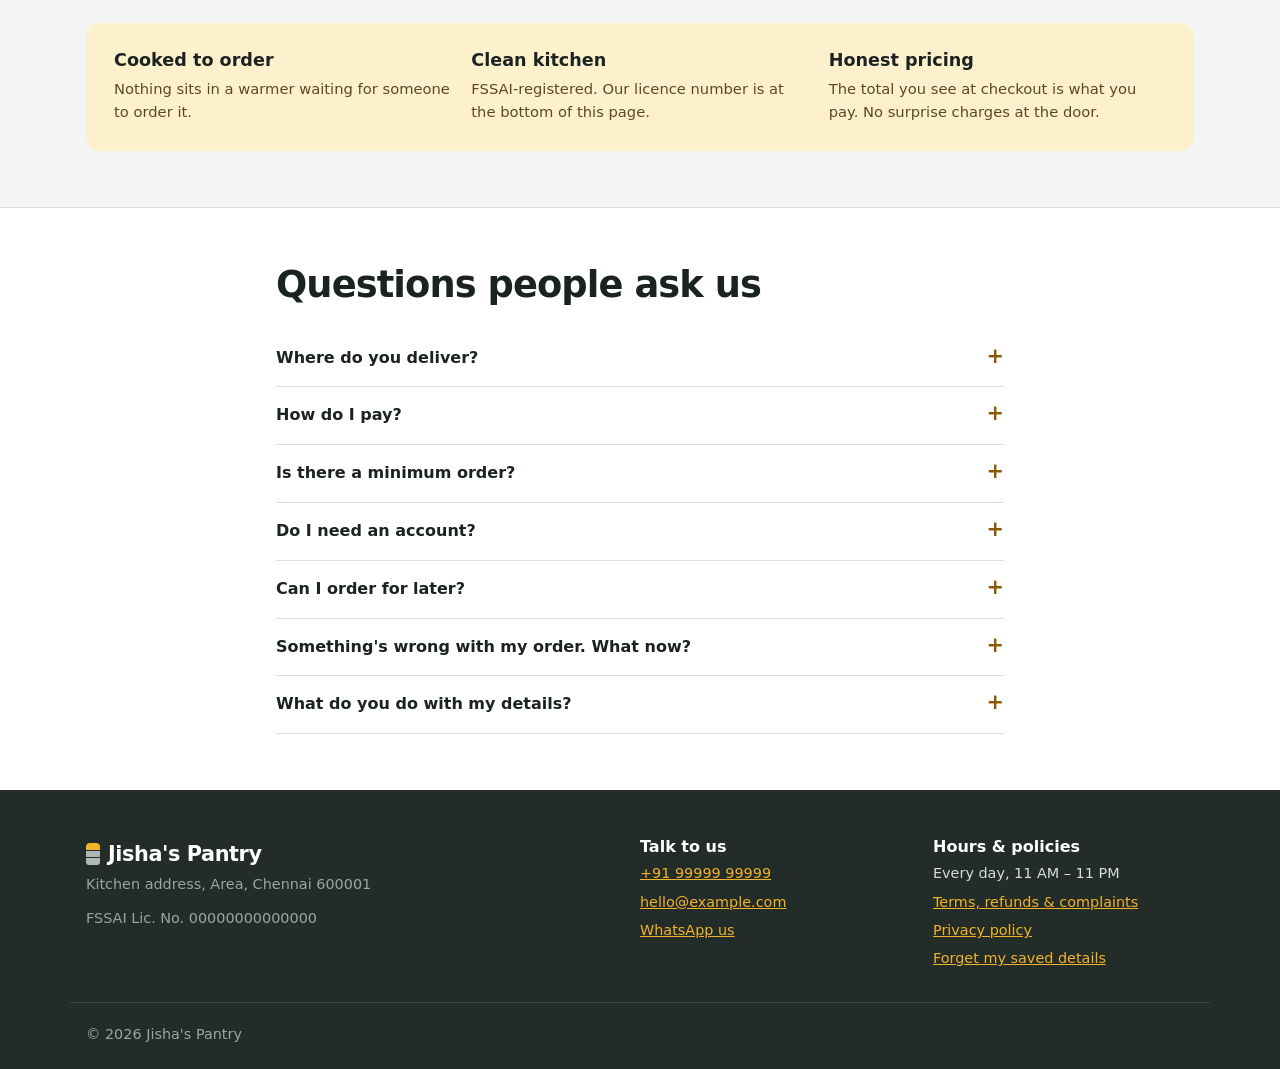
==== commit cca74ee4: "Add light/dark theme, accounts, admin menu manager and web standards - Light and dark themes with a " ====
--- a/index.html
+++ b/index.html
@@ -1,16 +1,53 @@
 <!doctype html>
-<html lang="en">
+<html lang="en-IN">
 <head>
   <meta charset="utf-8" />
   <meta name="viewport" content="width=device-width, initial-scale=1" />
-  <!-- Only this site's own files may load. No trackers, ads or third-party scripts. -->
-  <meta http-equiv="Content-Security-Policy" content="default-src 'self'; script-src 'self'; style-src 'self'; img-src 'self' data:; font-src 'self'; connect-src 'self'; object-src 'none'; base-uri 'none'; form-action 'self'" />
-  <meta name="referrer" content="no-referrer" />
-  <title>Jisha's Pantry — Order Online</title>
-  <meta name="description" content="A small cloud kitchen cooking ten dishes, made to order. Biryani, curries, dosa and more, delivered in Chennai." />
-  <meta name="theme-color" content="#232c29" />
-  <link rel="icon" href="data:image/svg+xml,%3Csvg xmlns='http://www.w3.org/2000/svg' viewBox='0 0 100 100'%3E%3Ctext y='.9em' font-size='90'%3E🍛%3C/text%3E%3C/svg%3E" />
+  <!-- Only this site's own files and its Supabase backend may load. No trackers, ads or third-party scripts. -->
+  <meta http-equiv="Content-Security-Policy" content="default-src 'self'; script-src 'self'; style-src 'self'; img-src 'self' data: https://*.supabase.co; font-src 'self'; connect-src 'self' https://*.supabase.co wss://*.supabase.co; manifest-src 'self'; object-src 'none'; base-uri 'none'; form-action 'self'" />
+  <meta name="referrer" content="strict-origin-when-cross-origin" />
+  <!-- PREVIEW: remove this line at launch so search engines can list the site. -->
+  <meta name="robots" content="noindex" />
+  <title>Jisha's Pantry — Home-style food delivered in Chennai</title>
+  <meta name="description" content="A small cloud kitchen in Chennai. Biryani, curries, dosa and more, cooked to order and delivered hot. Order on WhatsApp." />
+  <link rel="canonical" href="https://kiruthika12504.github.io/jishas-pantry/" />
+  <meta name="color-scheme" content="light dark" />
+  <meta name="theme-color" content="#f3f5f4" />
+  <meta property="og:type" content="restaurant" />
+  <meta property="og:site_name" content="Jisha's Pantry" />
+  <meta property="og:title" content="Jisha's Pantry — Home-style food delivered in Chennai" />
+  <meta property="og:description" content="A short menu, cooked to order. Order on WhatsApp." />
+  <meta property="og:url" content="https://kiruthika12504.github.io/jishas-pantry/" />
+  <meta property="og:image" content="https://kiruthika12504.github.io/jishas-pantry/images/og.png" />
+  <meta property="og:locale" content="en_IN" />
+  <meta name="twitter:card" content="summary_large_image" />
+  <link rel="icon" href="images/icon.svg" type="image/svg+xml" />
+  <link rel="apple-touch-icon" href="images/icon-512.png" />
+  <link rel="manifest" href="manifest.webmanifest" />
   <link rel="stylesheet" href="css/styles.css" />
+  <script src="js/theme.js"></script>
+  <script src="js/config.js" defer></script>
+  <script src="js/menu.js" defer></script>
+  <script src="js/vendor/supabase.js" defer></script>
+  <script src="js/backend.js" defer></script>
+  <script src="js/site.js" defer></script>
+  <script src="js/app.js" defer></script>
+  <!-- Business details for search engines. Update with the real details at launch. -->
+  <script type="application/ld+json">
+  {
+    "@context": "https://schema.org",
+    "@type": "Restaurant",
+    "name": "Jisha's Pantry",
+    "url": "https://kiruthika12504.github.io/jishas-pantry/",
+    "servesCuisine": ["South Indian", "Indian"],
+    "priceRange": "₹₹",
+    "telephone": "+91 99999 99999",
+    "address": { "@type": "PostalAddress", "addressLocality": "Chennai", "addressRegion": "Tamil Nadu", "addressCountry": "IN" },
+    "openingHoursSpecification": [{ "@type": "OpeningHoursSpecification", "dayOfWeek": ["Monday","Tuesday","Wednesday","Thursday","Friday","Saturday","Sunday"], "opens": "11:00", "closes": "23:00" }],
+    "hasMenu": "https://kiruthika12504.github.io/jishas-pantry/#menu",
+    "acceptsReservations": false
+  }
+  </script>
 </head>
 <body>
   <a href="#menu" class="skip">Skip to menu</a>
@@ -18,28 +55,38 @@
 
   <header class="site-header">
     <div class="container header-inner">
-      <a href="#top" class="logo"><span data-brand></span></a>
+      <a href="./" class="logo"><span data-brand></span></a>
       <span class="status-pill" id="statusPill"></span>
       <nav class="nav" aria-label="Main">
         <a href="#menu">Menu</a>
         <a href="#story">Our story</a>
         <a href="#faq">Questions</a>
       </nav>
-      <button class="cart-btn" id="openCart" aria-label="Open cart">
-        <svg width="18" height="18" viewBox="0 0 24 24" fill="none" stroke="currentColor" stroke-width="2" stroke-linecap="round" stroke-linejoin="round" aria-hidden="true"><path d="M6 2 3 6v14a2 2 0 0 0 2 2h14a2 2 0 0 0 2-2V6l-3-4Z"/><path d="M3 6h18"/><path d="M16 10a4 4 0 0 1-8 0"/></svg>
-        <span>Cart</span>
-        <span class="cart-count" id="cartCount">0</span>
-      </button>
+      <div class="header-actions">
+        <button type="button" class="icon-btn theme-toggle" aria-label="Switch theme">
+          <svg class="icon-moon" viewBox="0 0 24 24" fill="none" stroke="currentColor" stroke-width="2" stroke-linecap="round" stroke-linejoin="round" aria-hidden="true"><path d="M21 12.8A9 9 0 1 1 11.2 3a7 7 0 0 0 9.8 9.8Z"/></svg>
+          <svg class="icon-sun" viewBox="0 0 24 24" fill="none" stroke="currentColor" stroke-width="2" stroke-linecap="round" aria-hidden="true"><circle cx="12" cy="12" r="4"/><path d="M12 2v2M12 20v2M4.9 4.9l1.4 1.4M17.7 17.7l1.4 1.4M2 12h2M20 12h2M4.9 19.1l1.4-1.4M17.7 6.3l1.4-1.4"/></svg>
+        </button>
+        <a href="account.html" class="account-link" id="accountLink" hidden>
+          <svg width="18" height="18" viewBox="0 0 24 24" fill="none" stroke="currentColor" stroke-width="2" stroke-linecap="round" aria-hidden="true"><circle cx="12" cy="8" r="4"/><path d="M4 21a8 8 0 0 1 16 0"/></svg>
+          <span class="account-label">Log in</span>
+        </a>
+        <button type="button" class="cart-btn" id="openCart" aria-label="Open cart">
+          <svg width="18" height="18" viewBox="0 0 24 24" fill="none" stroke="currentColor" stroke-width="2" stroke-linecap="round" stroke-linejoin="round" aria-hidden="true"><path d="M6 2 3 6v14a2 2 0 0 0 2 2h14a2 2 0 0 0 2-2V6l-3-4Z"/><path d="M3 6h18"/><path d="M16 10a4 4 0 0 1-8 0"/></svg>
+          <span>Cart</span>
+          <span class="cart-count" id="cartCount">0</span>
+        </button>
+      </div>
     </div>
   </header>
 
   <main id="top">
-    <section class="hero">
+    <section class="hero" aria-labelledby="heroTitle">
       <div class="container hero-inner">
         <div class="hero-copy">
           <p class="eyebrow">A small kitchen in <span data-city></span></p>
-          <h1>Food we'd happily serve at our own table.</h1>
-          <p class="lead">Ten dishes. That's the whole menu. We keep it short so every plate is cooked to order and tastes the way it does at home.</p>
+          <h1 id="heroTitle">Food we'd happily serve at our own table.</h1>
+          <p class="lead">A short menu, on purpose. We keep it small so every plate is cooked to order and tastes the way it does at home.</p>
           <div class="hero-cta">
             <a href="#menu" class="btn btn-primary">See the menu</a>
             <a href="#story" class="btn btn-ghost">Who we are</a>
@@ -47,7 +94,7 @@
           <ul class="hero-facts">
             <li><strong id="factHours"></strong><span>kitchen hours</span></li>
             <li><strong id="factFree"></strong><span>free delivery above</span></li>
-            <li><strong>10</strong><span>dishes, made to order</span></li>
+            <li><strong>Cooked</strong><span>to order, never reheated</span></li>
           </ul>
         </div>
         <aside class="note" aria-label="Note from the kitchen">
@@ -58,55 +105,57 @@
       </div>
     </section>
 
-    <section class="menu-section" id="menu">
+    <section class="menu-section" id="menu" aria-labelledby="menuTitle">
       <div class="container">
         <div class="section-head">
-          <h2>The menu</h2>
-          <p class="muted">Prices include everything except GST, packaging and delivery, which you'll see before you order.</p>
+          <h2 id="menuTitle">The menu</h2>
+          <p class="muted">Prices are per plate. GST, packaging and delivery are shown in full before you order.</p>
         </div>
 
         <div class="menu-tools">
-          <div class="chips" id="categoryChips" role="tablist" aria-label="Categories"></div>
+          <div class="chips" id="categoryChips" role="group" aria-label="Filter by category"></div>
           <div class="tool-row">
             <label class="search">
               <svg width="16" height="16" viewBox="0 0 24 24" fill="none" stroke="currentColor" stroke-width="2" aria-hidden="true"><circle cx="11" cy="11" r="7"/><path d="m20 20-3.5-3.5"/></svg>
-              <input type="search" id="searchInput" placeholder="Search dishes" aria-label="Search dishes" maxlength="40" />
+              <span class="visually-hidden">Search dishes</span>
+              <input type="search" id="searchInput" placeholder="Search dishes" maxlength="40" />
             </label>
             <label class="toggle">
               <input type="checkbox" id="vegOnly" />
-              <span class="toggle-track"><span class="toggle-thumb"></span></span>
+              <span class="toggle-track" aria-hidden="true"><span class="toggle-thumb"></span></span>
               <span>Veg only</span>
             </label>
           </div>
         </div>
 
-        <div class="menu-grid" id="menuGrid"></div>
+        <p class="menu-status" id="menuStatus" role="status" hidden></p>
+        <div class="menu-grid" id="menuGrid" aria-live="polite"></div>
         <p class="empty muted" id="menuEmpty" hidden>Nothing matches that. Try another search?</p>
       </div>
     </section>
 
-    <section class="story" id="story">
+    <section class="story" id="story" aria-labelledby="storyTitle">
       <div class="container story-inner">
         <figure class="story-photo">
           <!-- Replace with a real photo of you / your team in the kitchen: images/team.jpg -->
           <div class="photo-placeholder">Add a real photo of you<br />and your kitchen here</div>
         </figure>
         <div>
-          <h2>Why we started</h2>
+          <h2 id="storyTitle">Why we started</h2>
           <!-- SAMPLE TEXT for the preview. Replace with the owner's real story, in their own words, before going live. -->
           <p>Most of these recipes came from my mother's kitchen. The biryani is hers, the kothu parotta is from the street stall near our old house, and the curd rice is exactly how she packed it for school.</p>
           <p>When we moved to the city, everything we ordered tasted the same: too oily, too rushed, or reheated. So we started cooking for friends, then for their friends, and this kitchen grew from there.</p>
-          <p>We keep the menu small on purpose. Ten dishes we can cook properly every single day, rather than fifty we'd have to cut corners on.</p>
+          <p>We keep the menu small on purpose. A few dishes we can cook properly every single day, rather than fifty we'd have to cut corners on.</p>
           <p class="signature">— The family behind the kitchen</p>
         </div>
       </div>
     </section>
 
-    <section class="how" id="how">
+    <section class="how" id="how" aria-labelledby="howTitle">
       <div class="container">
         <div class="section-head">
-          <h2>How ordering works</h2>
-          <p class="muted">No app, no sign-up. Your order comes straight to us.</p>
+          <h2 id="howTitle">How ordering works</h2>
+          <p class="muted">No app needed, and an account is optional. Your order comes straight to us.</p>
         </div>
         <ol class="steps">
           <li><h3>Pick your dishes</h3><p>Add what you like to the cart. Choose "as soon as possible" or a later time slot.</p></li>
@@ -123,16 +172,17 @@
       </div>
     </section>
 
-    <section class="faq" id="faq">
+    <section class="faq" id="faq" aria-labelledby="faqTitle">
       <div class="container narrow">
         <div class="section-head">
-          <h2>Questions people ask us</h2>
+          <h2 id="faqTitle">Questions people ask us</h2>
         </div>
         <details><summary>Where do you deliver?</summary><p id="faqArea"></p></details>
         <details><summary>How do I pay?</summary><p>By UPI or cash when your food arrives. We never ask for card details, OTPs or passwords — if anyone claiming to be us does, it isn't us.</p></details>
         <details><summary>Is there a minimum order?</summary><p id="faqMin"></p></details>
+        <details><summary>Do I need an account?</summary><p>No. You can order as a guest. An account just saves your name, number and address so checkout is quicker next time.</p></details>
         <details><summary>Can I order for later?</summary><p>Yes. At checkout, pick a time slot for later today or tomorrow.</p></details>
-        <details><summary>Something's wrong with my order. What now?</summary><p>Message us on WhatsApp with a photo. If we got it wrong, we'll replace the dish or refund you — no long back-and-forth.</p></details>
+        <details><summary>Something's wrong with my order. What now?</summary><p>Message us on WhatsApp with a photo. If we got it wrong, we'll replace the dish or refund you. Our full <a href="terms.html#refunds">cancellation and refund policy</a> is in the terms.</p></details>
         <details><summary>What do you do with my details?</summary><p>We use your name, number and address only to deliver your order. We don't sell or share them, and this website has no tracking. <a href="privacy.html">Read the privacy policy</a>.</p></details>
       </div>
     </section>
@@ -141,28 +191,33 @@
   <footer class="site-footer">
     <div class="container footer-inner">
       <div>
-        <a href="#top" class="logo"><span data-brand></span></a>
+        <a href="./" class="logo"><span data-brand></span></a>
         <p class="muted small" id="footerAddress"></p>
         <p class="muted small" id="footerFssai"></p>
       </div>
       <div>
-        <h4>Talk to us</h4>
-        <p class="small"><a id="footerPhone"></a></p>
-        <p class="small"><a id="footerEmail"></a></p>
-        <p class="small"><a id="footerWhatsapp" target="_blank" rel="noopener noreferrer">WhatsApp us</a></p>
+        <h2>Talk to us</h2>
+        <ul class="footer-links small">
+          <li><a id="footerPhone"></a></li>
+          <li><a id="footerEmail"></a></li>
+          <li><a id="footerWhatsapp" target="_blank" rel="noopener noreferrer">WhatsApp us</a></li>
+        </ul>
       </div>
       <div>
-        <h4>Hours</h4>
-        <p class="small" id="footerHours"></p>
-        <p class="small"><a href="privacy.html">Privacy policy</a></p>
-        <p class="small"><button type="button" class="link-btn" id="forgetMe">Forget my saved details</button></p>
+        <h2>Hours &amp; policies</h2>
+        <ul class="footer-links small">
+          <li id="footerHours"></li>
+          <li><a href="terms.html">Terms, refunds &amp; complaints</a></li>
+          <li><a href="privacy.html">Privacy policy</a></li>
+          <li><button type="button" class="link-btn" id="forgetMe">Forget my saved details</button></li>
+        </ul>
       </div>
     </div>
     <div class="container small muted copyright">© <span id="year"></span> <span data-brand></span></div>
   </footer>
 
   <!-- Sticky cart bar (mobile) -->
-  <button class="cart-bar" id="cartBar" hidden>
+  <button type="button" class="cart-bar" id="cartBar" hidden>
     <span id="cartBarCount"></span>
     <span class="cart-bar-cta">View cart <span id="cartBarTotal"></span> →</span>
   </button>
@@ -171,7 +226,7 @@
   <dialog class="drawer" id="cartDrawer" aria-labelledby="cartTitle">
     <div class="drawer-head">
       <h2 id="cartTitle">Your order</h2>
-      <button class="icon-btn" data-close aria-label="Close cart">✕</button>
+      <button type="button" class="icon-btn" data-close aria-label="Close cart">✕</button>
     </div>
     <div class="drawer-body" id="cartBody"></div>
     <div class="drawer-foot" id="cartFoot"></div>
@@ -187,20 +242,20 @@
       <div class="modal-body">
         <div class="field">
           <label for="fName">Your name</label>
-          <input id="fName" name="name" autocomplete="name" required maxlength="60" />
+          <input id="fName" name="name" autocomplete="name" required maxlength="60" aria-describedby="formError" />
         </div>
         <div class="field">
           <label for="fPhone">Mobile number</label>
-          <input id="fPhone" name="phone" type="tel" inputmode="numeric" autocomplete="tel-national" placeholder="10-digit mobile" required pattern="[6-9][0-9]{9}" maxlength="10" />
+          <input id="fPhone" name="phone" type="tel" inputmode="numeric" autocomplete="tel-national" placeholder="10-digit mobile" required pattern="[6-9][0-9]{9}" maxlength="10" aria-describedby="formError" />
         </div>
         <div class="field">
           <label for="fAddress">Delivery address</label>
-          <textarea id="fAddress" name="address" rows="2" autocomplete="street-address" placeholder="Flat / house no., street, area" required maxlength="200"></textarea>
+          <textarea id="fAddress" name="address" rows="2" autocomplete="street-address" placeholder="Flat / house no., street, area" required maxlength="200" aria-describedby="formError"></textarea>
         </div>
         <div class="field-row">
           <div class="field">
             <label for="fPincode">Pincode</label>
-            <input id="fPincode" name="pincode" inputmode="numeric" autocomplete="postal-code" maxlength="6" required pattern="[0-9]{6}" />
+            <input id="fPincode" name="pincode" inputmode="numeric" autocomplete="postal-code" maxlength="6" required pattern="[0-9]{6}" aria-describedby="formError" />
           </div>
           <div class="field">
             <label for="fLandmark">Landmark <span class="muted">(optional)</span></label>
@@ -221,14 +276,14 @@
         </div>
         <label class="check">
           <input type="checkbox" id="fRemember" />
-          <span>Remember my details on this device for next time</span>
+          <span id="rememberText">Remember my details on this device for next time</span>
         </label>
         <p class="form-error" id="formError" role="alert"></p>
       </div>
       <div class="drawer-foot">
         <div class="bill-line total"><span>To pay</span><span id="checkoutTotal"></span></div>
         <button type="submit" class="btn btn-primary btn-block">Send order on WhatsApp</button>
-        <p class="tiny muted center">Your order opens in WhatsApp, ready to send. Your details go only to us. <a href="privacy.html" target="_blank">Privacy</a></p>
+        <p class="tiny muted center">Your order opens in WhatsApp, ready to send. Your details go only to us. <a href="privacy.html" target="_blank">Privacy</a> · <a href="terms.html" target="_blank">Terms</a></p>
       </div>
     </form>
   </dialog>
@@ -240,14 +295,10 @@
       <p id="successText">Your order <strong id="successId"></strong> is written out in WhatsApp. Press <strong>send</strong> and we'll reply to confirm it.</p>
       <p class="small muted" id="successHelp">WhatsApp didn't open? <a id="successLink" target="_blank" rel="noopener noreferrer">Tap here to open it again</a>.</p>
       <pre class="order-preview" id="orderPreview" hidden></pre>
-      <button class="btn btn-primary" data-close>Okay</button>
+      <button type="button" class="btn btn-primary" data-close>Okay</button>
     </div>
   </dialog>
 
   <div class="toast" id="toast" role="status" aria-live="polite"></div>
-
-  <script src="js/config.js"></script>
-  <script src="js/menu.js"></script>
-  <script src="js/app.js"></script>
 </body>
 </html>
--- a/css/styles.css
+++ b/css/styles.css
@@ -1,6 +1,7 @@
 /* System fonts only: nothing is fetched from Google or any other third party. */
-/* Palette: stainless-steel tiffin greys + turmeric yellow. */
+/* Palette: stainless-steel tiffin greys + turmeric yellow, in light and dark. */
 :root {
+  color-scheme: light;
   --bg: #f3f5f4;
   --surface: #ffffff;
   --surface-2: #e7ebe9;
@@ -8,22 +9,69 @@
   --muted: #5b6662;
   --line: #d9dfdc;
   --primary: #f0b429;
+  --primary-hover: #e2a412;
   --on-primary: #1b2320;
-  --primary-dark: #8a5a00;
+  --accent-text: #8a5a00;      /* turmeric, dark enough to read as text */
   --primary-soft: #fdf0cc;
-  --steel-dark: #232c29;
+  --on-primary-soft: #5a4a1f;
+  --steel: #aeb7b3;
+  --steel-dark: #232c29;       /* footer, banner */
   --steel-dark-fg: #d7dedb;
+  --steel-dark-muted: #9aa6a1;
+  --steel-dark-line: #3a4541;
+  --inverse-bg: #1b2320;       /* dark pill on light page */
+  --inverse-fg: #ffffff;
+  --header-bg: rgba(243, 245, 244, 0.92);
   --veg: #1d7a3a;
   --nonveg: #a3291a;
+  --ok-bg: #e7f6ec;
+  --bad-bg: #fdecea;
+  --cartbar-bg: #1d7a3a;
+  --cartbar-fg: #ffffff;
+  --toggle-off: #c9d0cd;
+  --note-bg: #fff8dc;
+  --note-ink: #3b2e22;
+  --note-line: rgba(150, 120, 80, 0.18);
+  --note-tape: rgba(214, 196, 160, 0.7);
+  --backdrop: rgba(27, 35, 32, 0.5);
+  --shadow: 0 1px 2px rgba(60, 30, 10, 0.06), 0 8px 24px rgba(60, 30, 10, 0.07);
   --radius: 14px;
   --radius-sm: 8px;
-  --shadow: 0 1px 2px rgba(60, 30, 10, 0.06), 0 8px 24px rgba(60, 30, 10, 0.07);
   --font-body: system-ui, -apple-system, "Segoe UI", Roboto, "Noto Sans", sans-serif;
   --font-head: "Segoe UI", system-ui, -apple-system, Roboto, "Noto Sans", sans-serif;
   --font-hand: "Segoe Print", "Bradley Hand", "Marker Felt", "Comic Neue", cursive;
 }
 
+/* Dark values: used when the device is dark (unless the visitor chose light), or when they chose dark. */
+@media (prefers-color-scheme: dark) {
+  :root:not([data-theme="light"]) {
+    color-scheme: dark;
+    --bg: #121715; --surface: #1a211e; --surface-2: #252e2b; --text: #e6ece9; --muted: #a3aeaa; --line: #303b37;
+    --primary: #f0b429; --primary-hover: #f5c451; --on-primary: #1b2320; --accent-text: #f5c75a;
+    --primary-soft: #3a3014; --on-primary-soft: #eadcae; --steel: #6f7a76;
+    --steel-dark: #0b0f0e; --steel-dark-fg: #c9d2ce; --steel-dark-muted: #8e9a95; --steel-dark-line: #26302d;
+    --inverse-bg: #e6ece9; --inverse-fg: #121715; --header-bg: rgba(18, 23, 21, 0.9);
+    --veg: #5ccf80; --nonveg: #ff8a75; --ok-bg: #173322; --bad-bg: #3a1c18;
+    --cartbar-bg: #5ccf80; --cartbar-fg: #0b0f0e; --toggle-off: #45514c;
+    --note-bg: #2b2817; --note-ink: #efe6c8; --note-line: rgba(239, 230, 200, 0.12); --note-tape: rgba(120, 110, 80, 0.6);
+    --backdrop: rgba(0, 0, 0, 0.6); --shadow: 0 1px 2px rgba(0, 0, 0, 0.3), 0 8px 24px rgba(0, 0, 0, 0.35);
+  }
+}
+:root[data-theme="dark"] {
+  color-scheme: dark;
+  --bg: #121715; --surface: #1a211e; --surface-2: #252e2b; --text: #e6ece9; --muted: #a3aeaa; --line: #303b37;
+  --primary: #f0b429; --primary-hover: #f5c451; --on-primary: #1b2320; --accent-text: #f5c75a;
+  --primary-soft: #3a3014; --on-primary-soft: #eadcae; --steel: #6f7a76;
+  --steel-dark: #0b0f0e; --steel-dark-fg: #c9d2ce; --steel-dark-muted: #8e9a95; --steel-dark-line: #26302d;
+  --inverse-bg: #e6ece9; --inverse-fg: #121715; --header-bg: rgba(18, 23, 21, 0.9);
+  --veg: #5ccf80; --nonveg: #ff8a75; --ok-bg: #173322; --bad-bg: #3a1c18;
+  --cartbar-bg: #5ccf80; --cartbar-fg: #0b0f0e; --toggle-off: #45514c;
+  --note-bg: #2b2817; --note-ink: #efe6c8; --note-line: rgba(239, 230, 200, 0.12); --note-tape: rgba(120, 110, 80, 0.6);
+  --backdrop: rgba(0, 0, 0, 0.6); --shadow: 0 1px 2px rgba(0, 0, 0, 0.3), 0 8px 24px rgba(0, 0, 0, 0.35);
+}
+
 * { box-sizing: border-box; }
+[hidden] { display: none !important; }
 html { scroll-behavior: smooth; scroll-padding-top: 76px; }
 body {
   margin: 0;
@@ -37,15 +85,17 @@
 h1, h2, h3, h4 { font-family: var(--font-head); line-height: 1.12; margin: 0 0 0.4em; text-wrap: balance; }
 h1, h2 { font-weight: 800 !important; letter-spacing: -0.025em; }
 p { margin: 0 0 0.8em; }
-a { color: var(--primary-dark); }
+a { color: var(--accent-text); }
 img { max-width: 100%; display: block; }
 button { font: inherit; color: inherit; cursor: pointer; }
 input, select, textarea { font: inherit; color: inherit; }
 
-.skip { position: absolute; left: -9999px; top: 8px; background: var(--text); color: #fff; padding: 8px 14px; border-radius: 8px; z-index: 100; }
+.skip { position: absolute; left: -9999px; top: 8px; background: var(--inverse-bg); color: var(--inverse-fg); padding: 8px 14px; border-radius: 8px; z-index: 100; }
 .skip:focus { left: 8px; }
 .link-btn { border: 0; background: none; padding: 0; color: var(--primary); text-decoration: underline; font-size: inherit; }
-:focus-visible { outline: 2px solid var(--primary); outline-offset: 2px; }
+.link-btn.dark { color: var(--accent-text); }
+:focus-visible { outline: 2px solid var(--accent-text); outline-offset: 2px; }
+.visually-hidden { position: absolute !important; width: 1px; height: 1px; overflow: hidden; clip: rect(0 0 0 0); white-space: nowrap; }
 
 .container { width: 100%; max-width: 1140px; margin: 0 auto; padding: 0 16px; }
 .narrow { max-width: 760px; }
@@ -56,29 +106,32 @@
 
 /* Buttons */
 .btn {
-  display: inline-flex; align-items: center; justify-content: center; gap: 8px;
-  padding: 12px 22px; border-radius: 999px; border: 1.5px solid transparent;
+  display: inline-flex; align-items: center; justify-content: center; gap: 8px; min-height: 44px;
+  padding: 11px 22px; border-radius: 999px; border: 1.5px solid transparent;
   font-weight: 600; text-decoration: none; transition: background 0.15s, transform 0.1s;
 }
 .btn:active { transform: scale(0.98); }
 .btn-primary { background: var(--primary); color: var(--on-primary); }
-.btn-primary:hover { background: #e2a412; }
+.btn-primary:hover { background: var(--primary-hover); }
 .btn-primary:disabled { background: var(--surface-2); color: var(--muted); cursor: not-allowed; }
 .btn-ghost { border-color: var(--line); color: var(--text); background: var(--surface); }
 .btn-ghost:hover { border-color: var(--primary); }
+.btn-danger { border-color: var(--nonveg); color: var(--nonveg); background: var(--surface); }
+.btn-danger:hover { background: var(--bad-bg); }
 .btn-block { width: 100%; }
+.btn-sm { min-height: 34px; padding: 6px 14px; font-size: 0.88rem; }
 .icon-btn {
-  width: 36px; height: 36px; border-radius: 50%; border: 0; background: var(--surface-2);
-  display: grid; place-items: center; font-size: 15px;
+  width: 40px; height: 40px; border-radius: 50%; border: 0; background: var(--surface-2); color: var(--text);
+  display: grid; place-items: center; font-size: 15px; flex: none;
 }
 
 /* Header */
 .site-header {
   position: sticky; top: 0; z-index: 20;
-  background: rgba(243, 245, 244, 0.92); backdrop-filter: blur(10px);
+  background: var(--header-bg); backdrop-filter: blur(10px);
   border-bottom: 1px solid var(--line);
 }
-.header-inner { display: flex; align-items: center; gap: 16px; height: 64px; }
+.header-inner { display: flex; align-items: center; gap: 14px; height: 64px; }
 .logo {
   display: inline-flex; align-items: center; gap: 8px;
   font-family: var(--font-head); font-weight: 800; font-size: 1.3rem; letter-spacing: -0.02em;
@@ -86,20 +139,30 @@
 }
 .logo::before {
   content: ""; width: 14px; height: 22px; border-radius: 4px 4px 3px 3px;
-  background: linear-gradient(var(--primary) 0 30%, var(--steel-dark) 30% 36%, #aeb7b3 36% 64%, var(--steel-dark) 64% 70%, #aeb7b3 70%);
+  background: linear-gradient(var(--primary) 0 30%, var(--steel-dark) 30% 36%, var(--steel) 36% 64%, var(--steel-dark) 64% 70%, var(--steel) 70%);
 }
 .status-pill {
   font-size: 0.78rem; font-weight: 600; padding: 4px 10px; border-radius: 999px;
-  background: #e7f6ec; color: var(--veg); white-space: nowrap;
-}
-.status-pill.closed { background: #fdecea; color: var(--nonveg); }
-.nav { margin-left: auto; display: flex; gap: 24px; }
+  background: var(--ok-bg); color: var(--veg); white-space: nowrap;
+}
+.status-pill.closed { background: var(--bad-bg); color: var(--nonveg); }
+.nav { margin-left: auto; display: flex; gap: 22px; align-items: center; }
 .nav a { color: var(--muted); text-decoration: none; font-weight: 500; }
-.nav a:hover { color: var(--text); }
+.nav a:hover, .nav a[aria-current="page"] { color: var(--text); }
+.header-actions { display: flex; align-items: center; gap: 8px; }
+.account-link {
+  display: inline-flex; align-items: center; gap: 6px; min-height: 40px; padding: 0 12px; border-radius: 999px;
+  color: var(--text); text-decoration: none; font-weight: 600; font-size: 0.92rem; border: 1.5px solid var(--line);
+}
+.account-link:hover { border-color: var(--primary); }
+.theme-toggle svg { width: 18px; height: 18px; }
+.theme-toggle .icon-sun { display: none; }
+:root[data-theme="dark"] .theme-toggle .icon-sun { display: block; }
+:root[data-theme="dark"] .theme-toggle .icon-moon { display: none; }
 .cart-btn {
-  display: inline-flex; align-items: center; gap: 8px;
+  display: inline-flex; align-items: center; gap: 8px; min-height: 40px;
   padding: 9px 16px; border-radius: 999px; border: 0;
-  background: var(--text); color: #fff; font-weight: 600;
+  background: var(--inverse-bg); color: var(--inverse-fg); font-weight: 600;
 }
 .cart-count {
   min-width: 22px; height: 22px; padding: 0 6px; border-radius: 999px; color: var(--on-primary);
@@ -109,7 +172,7 @@
 /* Hero */
 .hero { padding: 56px 0 40px; overflow: hidden; }
 .hero-inner { display: grid; grid-template-columns: 1.15fr 1fr; gap: 40px; align-items: center; }
-.eyebrow { font-family: var(--font-hand); font-size: 1.1rem; color: var(--primary-dark); margin: 0; }
+.eyebrow { font-family: var(--font-hand); font-size: 1.1rem; color: var(--accent-text); margin: 0; }
 .hero h1 { font-size: clamp(2.1rem, 4.8vw, 3.4rem); font-weight: 700; letter-spacing: -0.01em; margin-top: 8px; max-width: 14ch; }
 .lead { font-size: 1.12rem; color: var(--muted); max-width: 470px; }
 .hero-cta { display: flex; gap: 12px; margin: 24px 0 32px; flex-wrap: wrap; }
@@ -120,20 +183,23 @@
 /* Handwritten note pinned to the page */
 .note {
   justify-self: center; max-width: 360px; width: 100%;
-  background: #fff8dc; padding: 28px 26px 22px; transform: rotate(-1.5deg);
-  box-shadow: 0 2px 4px rgba(60, 40, 10, 0.08), 0 14px 30px rgba(60, 40, 10, 0.12);
+  background: var(--note-bg); padding: 28px 26px 22px; transform: rotate(-1.5deg);
+  box-shadow: var(--shadow);
   position: relative;
-  background-image: repeating-linear-gradient(transparent 0 31px, rgba(150, 120, 80, 0.18) 31px 32px);
+  background-image: repeating-linear-gradient(transparent 0 31px, var(--note-line) 31px 32px);
   background-position: 0 14px;
 }
 .note::before {
   content: ""; position: absolute; top: -12px; left: 50%; width: 90px; height: 26px; margin-left: -45px;
-  background: rgba(214, 196, 160, 0.7); transform: rotate(2deg);
+  background: var(--note-tape); transform: rotate(2deg);
 }
 .note-label { font-size: 0.75rem; text-transform: uppercase; letter-spacing: 0.08em; color: var(--muted); margin-bottom: 4px; }
-.note-text, .note-sign { font-family: var(--font-hand); font-size: 1.12rem; line-height: 32px; color: #3b2e22; margin: 0; }
-.note-sign { text-align: right; margin-top: 6px; color: var(--primary-dark); }
-@media (prefers-reduced-motion: reduce) { html { scroll-behavior: auto; } }
+.note-text, .note-sign { font-family: var(--font-hand); font-size: 1.12rem; line-height: 32px; color: var(--note-ink); margin: 0; }
+.note-sign { text-align: right; margin-top: 6px; color: var(--accent-text); }
+@media (prefers-reduced-motion: reduce) {
+  html { scroll-behavior: auto; }
+  *, *::before, *::after { animation-duration: 0.01ms !important; transition-duration: 0.01ms !important; }
+}
 
 /* Sections */
 section { padding: 56px 0; }
@@ -147,21 +213,21 @@
 .story-photo { margin: 0; }
 .story-photo img { border-radius: var(--radius); aspect-ratio: 4 / 5; object-fit: cover; width: 100%; }
 .photo-placeholder {
-  aspect-ratio: 4 / 5; border-radius: var(--radius); border: 2px dashed var(--line); background: var(--surface-2);
+  aspect-ratio: 4 / 5; max-width: 100%; border-radius: var(--radius); border: 2px dashed var(--line); background: var(--surface-2);
   display: grid; place-items: center; text-align: center; color: var(--muted); padding: 24px;
 }
-.signature { font-family: var(--font-hand); font-size: 1.3rem !important; color: var(--primary-dark); margin-top: 18px; }
+.signature { font-family: var(--font-hand); font-size: 1.3rem !important; color: var(--accent-text); margin-top: 18px; }
 
 /* Menu tools */
 .menu-section { background: var(--surface); border-top: 1px solid var(--line); border-bottom: 1px solid var(--line); }
 .menu-tools { display: flex; flex-direction: column; gap: 14px; margin-bottom: 24px; }
-.chips { display: flex; gap: 8px; overflow-x: auto; padding-bottom: 4px; scrollbar-width: none; }
+.chips { display: flex; gap: 8px; overflow-x: auto; padding: 2px 2px 4px; scrollbar-width: none; }
 .chips::-webkit-scrollbar { display: none; }
 .chip {
-  flex: none; padding: 8px 16px; border-radius: 999px; border: 1.5px solid var(--line);
-  background: var(--surface); font-weight: 500; font-size: 0.92rem; white-space: nowrap;
-}
-.chip[aria-selected="true"] { background: var(--text); border-color: var(--text); color: #fff; }
+  flex: none; min-height: 40px; padding: 8px 16px; border-radius: 999px; border: 1.5px solid var(--line);
+  background: var(--surface); color: var(--text); font-weight: 500; font-size: 0.92rem; white-space: nowrap;
+}
+.chip[aria-pressed="true"] { background: var(--inverse-bg); border-color: var(--inverse-bg); color: var(--inverse-fg); }
 .tool-row { display: flex; gap: 16px; align-items: center; flex-wrap: wrap; }
 .search {
   flex: 1; min-width: 200px; max-width: 360px; display: flex; align-items: center; gap: 8px;
@@ -169,16 +235,17 @@
 }
 .search input { border: 0; outline: 0; background: transparent; padding: 10px 0; width: 100%; color: var(--text); }
 .search:focus-within { border-color: var(--primary); }
-.toggle { display: inline-flex; align-items: center; gap: 10px; font-weight: 500; cursor: pointer; user-select: none; }
+.toggle { display: inline-flex; align-items: center; gap: 10px; font-weight: 500; cursor: pointer; user-select: none; min-height: 40px; }
 .toggle input { position: absolute; opacity: 0; pointer-events: none; }
-.toggle-track { width: 42px; height: 24px; border-radius: 999px; background: #ddd2c6; position: relative; transition: background 0.15s; }
-.toggle-thumb { position: absolute; top: 3px; left: 3px; width: 18px; height: 18px; border-radius: 50%; background: #fff; transition: transform 0.15s; }
+.toggle-track { width: 42px; height: 24px; border-radius: 999px; background: var(--toggle-off); position: relative; transition: background 0.15s; }
+.toggle-thumb { position: absolute; top: 3px; left: 3px; width: 18px; height: 18px; border-radius: 50%; background: #ffffff; transition: transform 0.15s; }
 .toggle input:checked + .toggle-track { background: var(--veg); }
 .toggle input:checked + .toggle-track .toggle-thumb { transform: translateX(18px); }
-.toggle input:focus-visible + .toggle-track { outline: 2px solid var(--primary); outline-offset: 2px; }
+.toggle input:focus-visible + .toggle-track { outline: 2px solid var(--accent-text); outline-offset: 2px; }
 
 /* Menu grid */
 .menu-grid { display: grid; grid-template-columns: repeat(auto-fill, minmax(260px, 1fr)); gap: 20px; }
+.menu-status { padding: 24px 0; text-align: center; color: var(--muted); }
 .dish {
   display: flex; flex-direction: column; background: var(--surface); border: 1px solid var(--line);
   border-radius: var(--radius); overflow: hidden; transition: box-shadow 0.2s, transform 0.2s;
@@ -189,15 +256,15 @@
 .dish-media img { width: 100%; height: 100%; object-fit: cover; }
 .dish-emoji { font-size: 72px; }
 .dish-tag {
-  position: absolute; top: 10px; left: 10px; background: var(--surface); color: var(--primary-dark);
-  font-size: 0.72rem; font-weight: 700; padding: 3px 9px; border-radius: 999px; box-shadow: 0 1px 4px rgba(0,0,0,0.08);
+  position: absolute; top: 10px; left: 10px; background: var(--surface); color: var(--accent-text);
+  font-size: 0.72rem; font-weight: 700; padding: 3px 9px; border-radius: 999px; box-shadow: var(--shadow);
 }
 .dish-body { padding: 14px 16px 16px; display: flex; flex-direction: column; flex: 1; }
 .dish-title { display: flex; align-items: flex-start; gap: 8px; }
 .dish-title h3 { font-size: 1.1rem; margin: 0; }
 .dish-desc { font-size: 0.88rem; color: var(--muted); margin: 6px 0 12px; flex: 1; }
 .dish-meta { display: flex; align-items: center; justify-content: space-between; gap: 8px; }
-.price { font-family: var(--font-head); font-weight: 700; font-size: 1.15rem; }
+.price { font-family: var(--font-head); font-weight: 700; font-size: 1.15rem; font-variant-numeric: tabular-nums; }
 .spice-label { font-size: 0.75rem; font-weight: 600; color: var(--nonveg); margin-left: 8px; }
 body:has(dialog[open]) { overflow: hidden; }
 
@@ -214,17 +281,17 @@
 
 /* Add / qty controls */
 .add-btn {
-  border: 1.5px solid var(--primary); background: var(--surface); color: var(--primary-dark);
+  min-height: 38px; border: 1.5px solid var(--primary); background: var(--surface); color: var(--accent-text);
   font-weight: 700; padding: 7px 22px; border-radius: 10px; letter-spacing: 0.03em;
 }
 .add-btn:hover { background: var(--primary-soft); }
 .qty {
   display: inline-flex; align-items: center; border-radius: 10px; background: var(--primary); color: var(--on-primary); overflow: hidden;
 }
-.qty button { border: 0; background: transparent; color: var(--on-primary); width: 34px; height: 36px; font-size: 1.1rem; font-weight: 700; }
-.qty button:hover { background: rgba(0,0,0,0.12); }
+.qty button { border: 0; background: transparent; color: var(--on-primary); width: 36px; height: 38px; font-size: 1.1rem; font-weight: 700; }
+.qty button:hover { background: rgba(0, 0, 0, 0.12); }
 .qty span { min-width: 22px; text-align: center; font-weight: 700; }
-.qty.sm button { width: 28px; height: 30px; font-size: 1rem; }
+.qty.sm button { width: 30px; height: 32px; font-size: 1rem; }
 .sold-label { font-size: 0.85rem; font-weight: 600; color: var(--muted); }
 .empty { text-align: center; padding: 40px 0; }
 
@@ -233,20 +300,20 @@
 .steps li { background: var(--surface); border: 1px solid var(--line); border-radius: var(--radius); padding: 24px; position: relative; }
 .steps li::before {
   counter-increment: step; content: counter(step); display: block; margin-bottom: 8px;
-  font-family: var(--font-hand); font-size: 1.8rem; line-height: 1; color: var(--primary-dark);
+  font-family: var(--font-hand); font-size: 1.8rem; line-height: 1; color: var(--accent-text);
 }
 .steps h3 { font-size: 1.15rem; }
 .steps p { color: var(--muted); margin: 0; font-size: 0.95rem; }
 .promise { display: grid; grid-template-columns: repeat(3, 1fr); gap: 20px; background: var(--primary-soft); border-radius: var(--radius); padding: 28px; }
 .promise h3 { font-size: 1.1rem; }
-.promise p { margin: 0; color: #5a4a1f; font-size: 0.92rem; }
+.promise p { margin: 0; color: var(--on-primary-soft); font-size: 0.92rem; }
 
 /* FAQ */
 .faq { background: var(--surface); border-top: 1px solid var(--line); }
 details { border-bottom: 1px solid var(--line); padding: 16px 0; }
 summary { font-weight: 600; cursor: pointer; list-style: none; display: flex; justify-content: space-between; gap: 16px; }
 summary::-webkit-details-marker { display: none; }
-summary::after { content: "+"; font-size: 1.3rem; line-height: 1; color: var(--primary); }
+summary::after { content: "+"; font-size: 1.3rem; line-height: 1; color: var(--accent-text); }
 details[open] summary::after { content: "–"; }
 details p { margin: 10px 0 0; color: var(--muted); }
 
@@ -256,29 +323,29 @@
 .legal h2 { font-size: 1.3rem; margin-top: 32px; }
 .legal ul { padding-left: 20px; }
 .legal li { margin-bottom: 4px; }
-.link-btn.dark { color: var(--primary-dark); }
 
 /* Footer */
 .site-footer { background: var(--steel-dark); color: var(--steel-dark-fg); padding: 48px 0 24px; }
-.site-footer .logo { color: #fff; }
-.site-footer .muted { color: #9aa6a1; }
+.site-footer .logo { color: #ffffff; }
+.site-footer .muted { color: var(--steel-dark-muted); }
 .site-footer a { color: var(--primary); }
-.site-footer h4 { font-size: 1rem; color: #fff; }
+.site-footer h2 { font-size: 1rem; color: #ffffff; letter-spacing: 0; font-weight: 700 !important; }
 .footer-inner { display: grid; grid-template-columns: 2fr 1fr 1fr; gap: 32px; }
-.copyright { border-top: 1px solid #3a4541; margin-top: 32px; padding-top: 20px; }
+.footer-links { list-style: none; padding: 0; margin: 0; display: grid; gap: 6px; }
+.copyright { border-top: 1px solid var(--steel-dark-line); margin-top: 32px; padding-top: 20px; }
 
 /* Sticky cart bar (mobile) */
 .cart-bar {
   position: fixed; left: 12px; right: 12px; bottom: 12px; z-index: 30;
   display: flex; justify-content: space-between; align-items: center;
-  padding: 14px 18px; border: 0; border-radius: 14px; background: var(--veg); color: #fff;
-  font-weight: 600; box-shadow: 0 10px 30px rgba(0,0,0,0.2);
+  padding: 14px 18px; border: 0; border-radius: 14px; background: var(--cartbar-bg); color: var(--cartbar-fg);
+  font-weight: 600; box-shadow: 0 10px 30px rgba(0, 0, 0, 0.25);
 }
 .cart-bar[hidden] { display: none; }
 
 /* Dialogs */
 dialog { border: 0; padding: 0; color: var(--text); background: var(--surface); }
-dialog::backdrop { background: rgba(27, 35, 32, 0.5); }
+dialog::backdrop { background: var(--backdrop); }
 .drawer {
   margin: 0 0 0 auto; height: 100dvh; max-height: 100dvh; width: min(420px, 100vw);
   display: none; flex-direction: column;
@@ -300,29 +367,31 @@
 .cart-item-name .diet { width: 14px; height: 14px; }
 .cart-item-name .diet::after { width: 6px; height: 6px; }
 .cart-item-price { font-size: 0.88rem; color: var(--muted); }
-.cart-item-total { font-weight: 600; min-width: 60px; text-align: right; }
+.cart-item-total { font-weight: 600; min-width: 60px; text-align: right; font-variant-numeric: tabular-nums; }
 .cart-empty { text-align: center; padding: 48px 0; }
-.cart-empty-emoji { font-size: 56px; }
 .bill { margin: 0 0 14px; }
-.bill-line { display: flex; justify-content: space-between; font-size: 0.92rem; padding: 3px 0; }
+.bill-line { display: flex; justify-content: space-between; font-size: 0.92rem; padding: 3px 0; font-variant-numeric: tabular-nums; }
 .bill-line.total { font-weight: 700; font-size: 1.05rem; border-top: 1px solid var(--line); margin-top: 6px; padding-top: 10px; }
 .bill-line.total:first-child { border-top: 0; margin-top: 0; padding-top: 0; margin-bottom: 12px; }
 .free { color: var(--veg); font-weight: 600; }
-.notice { font-size: 0.85rem; padding: 10px 12px; border-radius: var(--radius-sm); background: var(--primary-soft); color: #6b4500; margin-bottom: 12px; }
-.notice.ok { background: #e7f6ec; color: var(--veg); }
+.notice { font-size: 0.85rem; padding: 10px 12px; border-radius: var(--radius-sm); background: var(--primary-soft); color: var(--on-primary-soft); margin-bottom: 12px; }
+.notice.ok { background: var(--ok-bg); color: var(--veg); }
+.notice.bad { background: var(--bad-bg); color: var(--nonveg); }
 
 /* Form */
 .field { display: flex; flex-direction: column; gap: 6px; margin-bottom: 14px; border: 0; padding: 0; min-width: 0; }
 .field label, .field legend { font-weight: 600; font-size: 0.88rem; padding: 0; }
 .field input, .field select, .field textarea {
-  border: 1.5px solid var(--line); border-radius: var(--radius-sm); padding: 10px 12px; background: var(--surface); width: 100%;
-}
+  border: 1.5px solid var(--line); border-radius: var(--radius-sm); padding: 10px 12px; background: var(--surface); width: 100%; min-height: 44px;
+}
+.field input[type="checkbox"] { width: auto; min-height: 0; }
 .field input:focus, .field select:focus, .field textarea:focus { outline: 0; border-color: var(--primary); box-shadow: 0 0 0 3px var(--primary-soft); }
-.field .invalid { border-color: var(--nonveg); }
+.field .invalid, .field [aria-invalid="true"] { border-color: var(--nonveg); }
+.field .hint { font-size: 0.8rem; color: var(--muted); }
 .field-row { display: grid; grid-template-columns: 1fr 1fr; gap: 12px; }
 .radio-row { display: flex; gap: 10px; flex-wrap: wrap; }
 .radio-row label {
-  flex: 1; display: flex; gap: 8px; align-items: center; font-weight: 500; font-size: 0.92rem;
+  flex: 1; display: flex; gap: 8px; align-items: center; font-weight: 500; font-size: 0.92rem; min-height: 44px;
   border: 1.5px solid var(--line); border-radius: var(--radius-sm); padding: 10px 12px; cursor: pointer;
 }
 .radio-row label:has(input:checked) { border-color: var(--primary); background: var(--primary-soft); }
@@ -330,30 +399,64 @@
 .check { display: flex; gap: 10px; align-items: flex-start; font-size: 0.9rem; margin-bottom: 10px; cursor: pointer; }
 .check input { margin-top: 4px; accent-color: var(--primary); }
 .form-error { color: var(--nonveg); font-size: 0.88rem; font-weight: 500; min-height: 1em; margin: 0; }
+.form-ok { color: var(--veg); font-size: 0.88rem; font-weight: 500; margin: 0; }
 
 .success { padding: 32px 24px; text-align: center; }
 .order-preview {
   text-align: left; white-space: pre-wrap; font-size: 0.85rem; line-height: 1.5;
-  background: #e7f6ec; border-radius: var(--radius-sm); padding: 14px 16px; margin: 0 0 18px;
+  background: var(--ok-bg); color: var(--text); border-radius: var(--radius-sm); padding: 14px 16px; margin: 0 0 18px;
   max-height: 45vh; overflow-y: auto; font-family: var(--font-body);
 }
 .preview-banner {
-  background: var(--steel-dark); color: var(--primary-soft); text-align: center; font-size: 0.85rem; padding: 8px 16px;
+  background: var(--steel-dark); color: var(--steel-dark-fg); text-align: center; font-size: 0.85rem; padding: 8px 16px;
 }
 .preview-banner[hidden] { display: none; }
+
+/* Account and admin pages */
+.page { padding: 40px 0 72px; }
+.page-head { display: flex; justify-content: space-between; align-items: flex-end; gap: 16px; flex-wrap: wrap; margin-bottom: 24px; }
+.page-head h1 { font-size: clamp(1.8rem, 3.6vw, 2.4rem); margin: 0; }
+.card { background: var(--surface); border: 1px solid var(--line); border-radius: var(--radius); padding: 24px; }
+.auth-wrap { max-width: 440px; margin: 0 auto; }
+.tabs { display: flex; gap: 4px; padding: 4px; background: var(--surface-2); border-radius: 999px; margin-bottom: 20px; }
+.tab { flex: 1; min-height: 40px; border: 0; border-radius: 999px; background: transparent; color: var(--muted); font-weight: 600; }
+.tab[aria-selected="true"] { background: var(--surface); color: var(--text); box-shadow: var(--shadow); }
+.stack { display: grid; gap: 16px; }
+.row-actions { display: flex; gap: 10px; flex-wrap: wrap; align-items: center; }
+
+.admin-grid { display: grid; grid-template-columns: minmax(0, 1fr) minmax(0, 420px); gap: 24px; align-items: start; }
+.table-wrap { overflow-x: auto; border: 1px solid var(--line); border-radius: var(--radius); background: var(--surface); }
+.dish-table { width: 100%; border-collapse: collapse; font-size: 0.92rem; }
+.dish-table th, .dish-table td { text-align: left; padding: 10px 12px; border-bottom: 1px solid var(--line); vertical-align: middle; }
+.dish-table th { font-size: 0.78rem; text-transform: uppercase; letter-spacing: 0.06em; color: var(--muted); background: var(--surface-2); }
+.dish-table tr:last-child td { border-bottom: 0; }
+.dish-table td.num { font-variant-numeric: tabular-nums; white-space: nowrap; }
+.dish-cell { display: flex; align-items: center; gap: 10px; min-width: 180px; }
+.thumb { width: 44px; height: 44px; border-radius: 8px; background: var(--surface-2); display: grid; place-items: center; font-size: 22px; overflow: hidden; flex: none; }
+.thumb img { width: 100%; height: 100%; object-fit: cover; }
+.pill { display: inline-block; font-size: 0.75rem; font-weight: 600; padding: 3px 10px; border-radius: 999px; }
+.pill.on { background: var(--ok-bg); color: var(--veg); }
+.pill.off { background: var(--bad-bg); color: var(--nonveg); }
+button.pill { border: 0; cursor: pointer; min-height: 32px; padding: 4px 12px; }
+.confirm-bar { display: flex; gap: 8px; align-items: center; flex-wrap: wrap; padding: 10px 12px; border-radius: var(--radius-sm); background: var(--bad-bg); color: var(--nonveg); font-size: 0.88rem; }
+.photo-preview { width: 100%; aspect-ratio: 16 / 10; border-radius: var(--radius-sm); background: var(--surface-2); display: grid; place-items: center; overflow: hidden; font-size: 56px; }
+.photo-preview img { width: 100%; height: 100%; object-fit: cover; }
 
 /* Toast */
 .toast {
   position: fixed; left: 50%; bottom: 84px; transform: translate(-50%, 20px); opacity: 0;
-  background: var(--text); color: #fff; padding: 10px 18px; border-radius: 999px; font-size: 0.9rem; font-weight: 500;
-  pointer-events: none; transition: opacity 0.2s, transform 0.2s; z-index: 50; white-space: nowrap;
+  background: var(--inverse-bg); color: var(--inverse-fg); padding: 10px 18px; border-radius: 999px; font-size: 0.9rem; font-weight: 500;
+  pointer-events: none; transition: opacity 0.2s, transform 0.2s; z-index: 50; max-width: calc(100vw - 32px); text-align: center;
 }
 .toast.show { opacity: 1; transform: translate(-50%, 0); }
 
 /* Responsive */
+@media (max-width: 960px) {
+  .admin-grid { grid-template-columns: 1fr; }
+}
 @media (max-width: 860px) {
   .nav { display: none; }
-  .cart-btn { margin-left: auto; }
+  .header-actions { margin-left: auto; }
   .hero { padding-top: 32px; }
   .hero-inner { grid-template-columns: 1fr; }
   .note { max-width: 340px; }
@@ -366,10 +469,13 @@
 @media (min-width: 861px) {
   .cart-bar { display: none !important; }
 }
-@media (max-width: 480px) {
-  .cart-btn > span:not(.cart-count) { display: none; }
+@media (max-width: 520px) {
+  .status-pill { display: none; }
+  .cart-btn > span:not(.cart-count), .account-link span { display: none; }
+  .account-link { width: 40px; padding: 0; justify-content: center; }
   .logo { font-size: 1.1rem; }
   .menu-grid { grid-template-columns: 1fr; }
+  .field-row { grid-template-columns: 1fr; }
   .modal { width: 100vw; max-width: 100vw; max-height: 100dvh; border-radius: 0; margin: 0; height: 100dvh; }
   .modal form { max-height: 100dvh; height: 100%; }
 }
